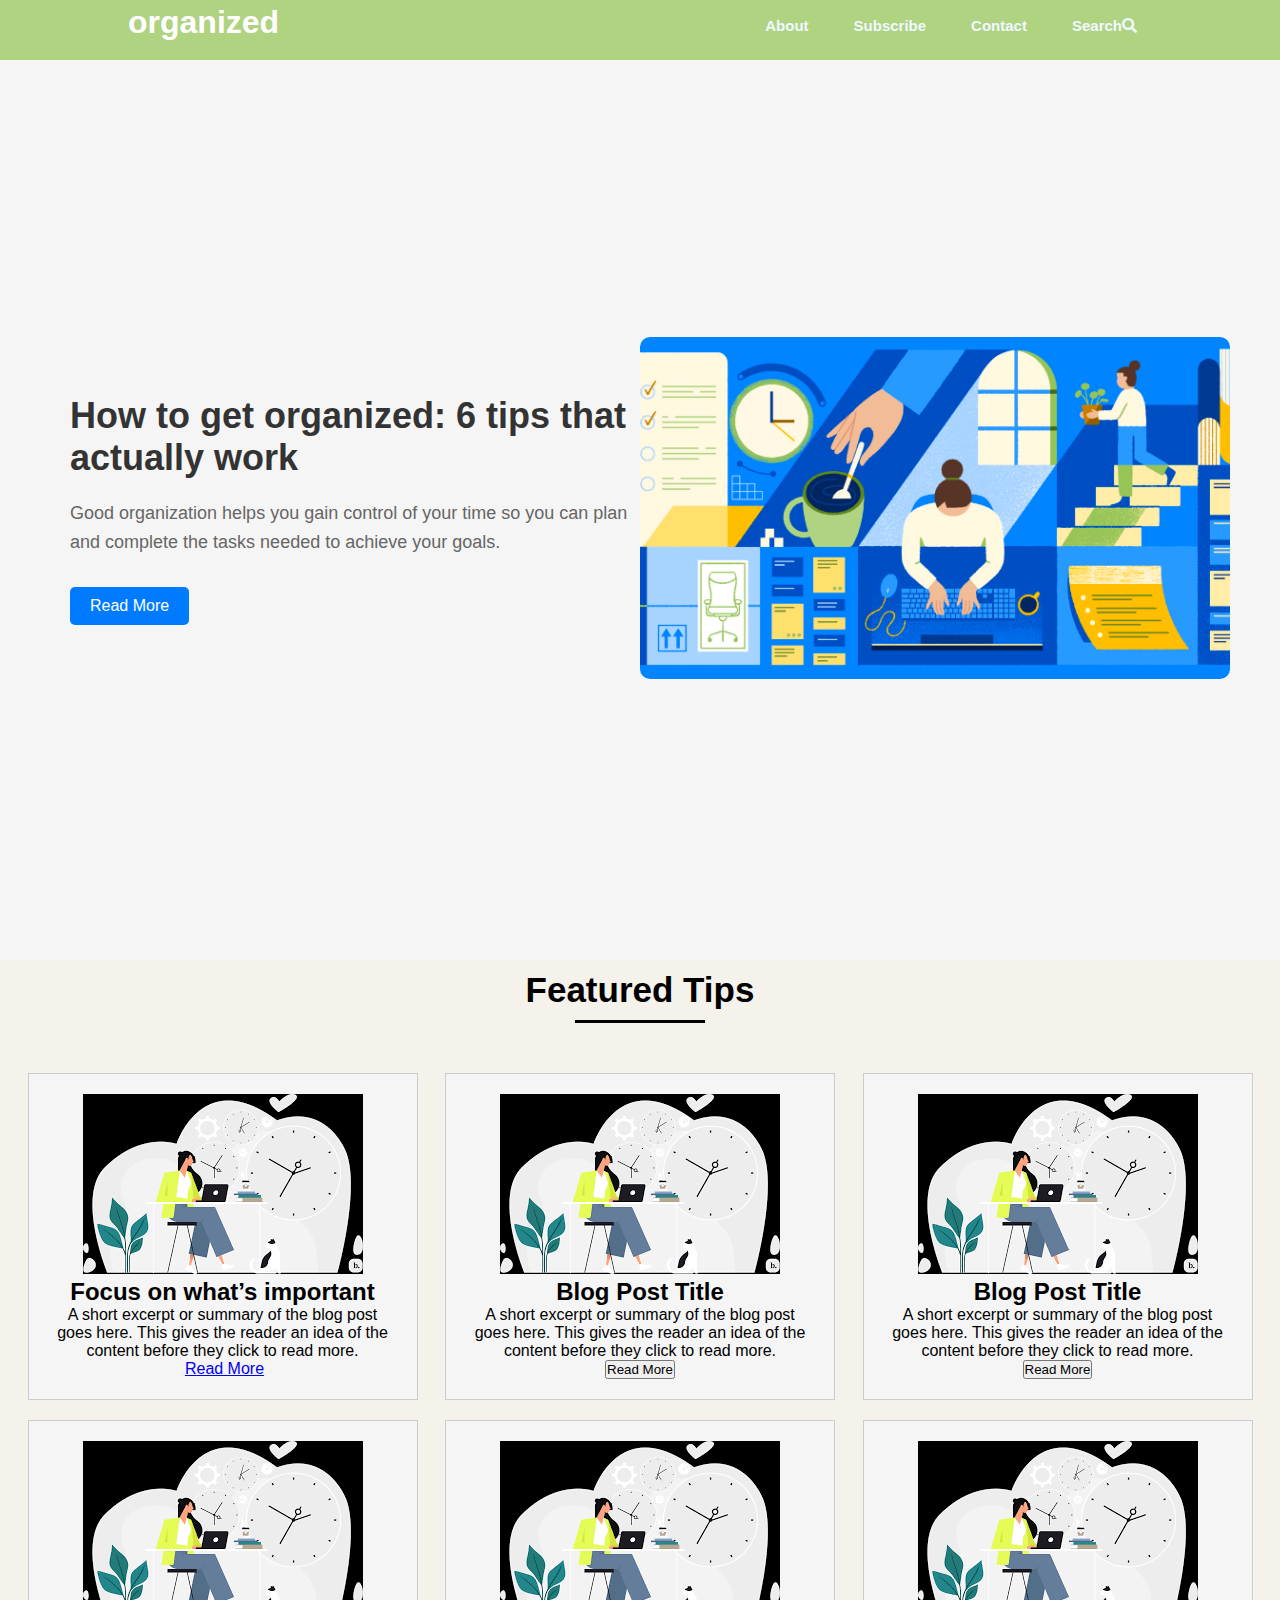
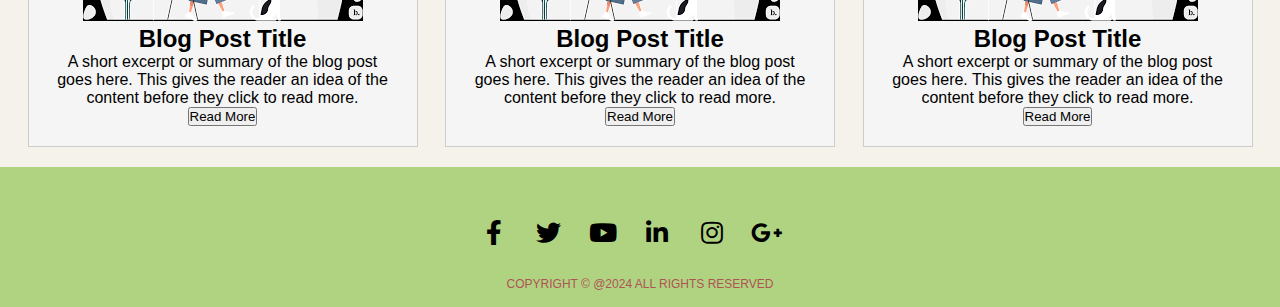
==== index.html @ 4c8706be "publish project" ====
<!DOCTYPE html>
<html lang="en">
  <head>
    <meta charset="UTF-8" />
    <meta name="viewport" content="width=device-width, initial-scale=1.0" />
    <title>Productivity-Blog-Website</title>
    <link
      rel="stylesheet" href="path/to/font-awesome/css/font-awesome.min.css"
    />
    <link rel="stylesheet" href="css/style.css" />
    <link rel="stylesheet" href="css/all.css" />
  </head>
  <body>
    <header>
      <div class="container">
        <div class="logo">
          <h1>organized</h1>
        </div>
        <!-- logo -->
        <nav class="header-nav">
          <ul>
            <li><a href="#">About</a></li>
            <li><a href="#">Subscribe</a></li>
            <li><a href="#">Contact</a></li>
            <li>
              <a href="#">Search<i class="fas fa-search"></i></a>
            </li>
          </ul>
        </nav>
      </div>
      <!-- container -->
    </header>
    <section class="home-page">
      <div class="hero-text">
        <h1>How to get organized: 6 tips that actually work</h1>
        <p>
          Good organization helps you gain control of your time so you can plan
          and complete the tasks needed to achieve your goals.
        </p>
        <a href="#" class="hero-button">Read More</a>
      </div>
      <div class="hero-image">
        <img
          src="assets/boost-your-productivity-at-.jpg"
          alt="Hero Image"
          width="700px"
          height="700px"
        />
      </div>
    </section>
    <!-- home-page -->

    <section class="posts-section">
      <div class="sec-header">
        <h2 class="sec-title">Featured Tips</h2>
        <div class="secline"></div>
    </div> <!--sec-header--> 
      <div class="blog-card-container">
        <div class="blog-card">
          <img src="assets/prodcutivity-section.png" alt="Blog Post Image" />
          <div class="card-content">
            <h2>Focus on what’s important</h2>
            <p>
              A short excerpt or summary of the blog  post goes here. This gives
              the reader an idea of the content before they click to read more.
            </p>
            <a href="blog-post.html"><button type="submit" class="read-more-btn"></button>Read More</a> 
          </div>
        </div>
        <div class="blog-card">
          <img src="assets/prodcutivity-section.png" alt="Blog Post Image" />
          <div class="card-content">
            <h2>Blog Post Title</h2>
            <p>
              A short excerpt or summary of the blog post goes here. This gives
              the reader an idea of the content before they click to read more.
            </p>
            <button class="read-more-btn">Read More</button>
          </div>
        </div>
        <div class="blog-card">
          <img src="assets/prodcutivity-section.png" alt="Blog Post Image" />
          <div class="card-content">
            <h2>Blog Post Title</h2>
            <p>
              A short excerpt or summary of the blog post goes here. This gives
              the reader an idea of the content before they click to read more.
            </p>
            <button class="read-more-btn">Read More</button>
          </div>
        </div>
        <div class="blog-card">
          <img src="assets/prodcutivity-section.png" alt="Blog Post Image" />
          <div class="card-content">
            <h2>Blog Post Title</h2>
            <p>
              A short excerpt or summary of the blog post goes here. This gives
              the reader an idea of the content before they click to read more.
            </p>
            <button class="read-more-btn">Read More</button>
          </div>
        </div>
        <div class="blog-card">
          <img src="assets/prodcutivity-section.png" alt="Blog Post Image" />
          <div class="card-content">
            <h2>Blog Post Title</h2>
            <p>
              A short excerpt or summary of the blog post goes here. This gives
              the reader an idea of the content before they click to read more.
            </p>
            <button class="read-more-btn">Read More</button>
          </div>
        </div>
        <div class="blog-card">
          <img src="assets/prodcutivity-section.png" alt="Blog Post Image" />
          <div class="card-content">
            <h2>Blog Post Title</h2>
            <p>
              A short excerpt or summary of the blog post goes here. This gives
              the reader an idea of the content before they click to read more.
            </p>
            <button class="read-more-btn">Read More</button>
          </div>
        </div>
      </div>
    </section>
    <!-- posts-section -->

    <footer>
      <ul class="foot-ul">
          <li><a href="#" t><i class="fab fa-facebook-f"></i></a></li>
          <li><a href="#"><i class="fab fa-twitter"></i></a></li>
          <li><a href="#"><i class="fab fa-youtube"></i></a></li>
          <li><a href="#"><i class="fab fa-linkedin-in"></i></a></li>
          <li><a href="#"><i class="fab fa-instagram"></i></a></li>
          <li><a href="#"><i class="fab fa-google-plus-g"></i></a></li>
      </ul><!-- foo-ul -->
      <p>COPYRIGHT &copy; @2024 ALL RIGHTS RESERVED</p>
   </footer><!-- footer -->
  </body>
</html>
---- css/style.css ----
/* *{
    margin: 0;
    padding: 0;
    box-sizing: border-box;
}
body{
    background-color: #f5f2eb;
    font-family: 'Helvetica', serif;
}
header{
    background-color: #8f8b8b;
    color: #fff;
 
}
.container{
    margin: auto;
    display: flex;
    justify-content:space-around;
    align-items: center;
}

.header-nav ul li{
    list-style: none;
}

.header-nav ul li a{
    text-decoration: none;
    color: aliceblue;
    position: relative;
    display: block;
    font-weight: bold;
    margin-left:auto; 
} */
* {
    margin: 0;
    padding: 0;
    box-sizing: border-box;
}

body {
    background-color: #f5f2eb;
    font-family: 'Helvetica', serif;
}

header {
    background-color: #B0D382;
    color: #fff;
    height: 60px;
}

.container {
    width: 80%;
    margin: auto;
    display: flex;
    justify-content: space-between; /* Push logo to left, nav to right */
    align-items: center;
}

.header-nav ul {
    display: flex; /* Make the list items display in a row */
    margin-top: 7px;
}

.header-nav ul li {
    list-style: none;
    margin-left: 15px; /* Add space between each link */
}

.header-nav ul li a {
    text-decoration: none;
    color: aliceblue;
    font-weight: bold;
    font-size: 15px;
    padding: 10px 15px; /* Add padding around links */
    display: block;
    transition: color 0.3s ease; /* Smooth hover transition */
}

.header-nav ul li a:hover {
    color: #ff6347; /* Change color on hover */
}
.blog-card-container {
    display: flex;
    flex-wrap: wrap;
    justify-content: space-evenly; /* Adjusts space between cards */
  }
  
  .blog-card {
    flex: 0 0 390px; /* Each blog card will take 30% of the container width */
    margin-bottom: 20px;
    padding: 20px;
    background-color: #f5f5f5;
    text-align: center;
    border: 1px solid #ccc;
    box-sizing: border-box;

  }

/* Home page section */
.sec-header{
    margin-bottom: 50px;
}
.sec-title {
    font-size: 35px;
  text-transform: capitalize;
  text-align:center;
  padding: 10px;
}
.secline {
    width: 130px;
    height: 3px;
    background-color: rgb(0, 0, 0);
    margin: auto;
}

.home-page {
    height:100vh;
  display: flex;
  align-items: center; /* Vertically centers the content */
  justify-content: space-evenly; /* Places the image and text apart */
  padding: 50px; /* Adds padding around the section */
  background-color: #f5f5f5; /* Light background for contrast */
  position: relative;
}

.hero-image img {
  max-width: 100%; /* Ensures the image does not overflow */
  height: 100%; /* Keeps the image's aspect ratio */
  border-radius: 10px; /* Optional: Adds rounded corners */
}

.hero-text {
  max-width: 50%; /* Limits the width of the text section */
  padding-left: 20px; /* Adds spacing between the image and text */
}

.hero-text h1 {
  font-size: 36px; /* Increases the size of the heading */
  color: #333; /* Darker color for better readability */
  margin-bottom: 20px; /* Adds space below the heading */
}

.hero-text p {
  font-size: 18px;
  line-height: 1.6;
  color: #666; /* Lighter text color */
  margin-bottom: 30px; /* Adds space below the paragraph */
}

.hero-button {
  display: inline-block;
  padding: 10px 20px;
  background-color: #007BFF; /* Button background */
  color: white; /* Button text color */
  text-decoration: none; /* Removes the underline */
  border-radius: 5px; /* Rounded corners for the button */
  font-size: 16px;
}

.hero-button:hover {
  background-color: #0056b3; /* Darkens the button on hover */
}

/* Responsive Design */
@media (max-width: 768px) {
  .home-page {
    flex-direction: column-reverse; /* Stacks the image and text on small screens */
    text-align: center; /* Centers the text */
  }

  .hero-text {
    max-width: 100%;
    padding-left: 0;
  }

  .hero-image {
    margin-bottom: 20px; /* Adds space below the image */
  }
}
footer{
    height:140px;
    text-align: center;
    padding: 40px;
    background-color: #B0D382;
}
.foot-ul {
    list-style: none;
    padding-right: 20px;
}
.foot-ul li{
    display: inline-block;
    width:50px;
    height: 50px;
    border-radius: 50%;
}
.foot-ul li a {
    display: block;
    line-height: 50px;
    padding-top: 5px;
    /* margin: 0 30px; */
}
.foot-ul li a i{
    color: black;
    font-size: 25px;
    
}
.foot-ul li:hover{
    background-color: brown;
}
footer p{
    padding-top: 20px;
    font-size: 12px;
    color: rgb(175, 84, 84);
}
---- css/all.css ----
.fa,
.fas,
.far,
.fal,
.fad,
.fab {
  -moz-osx-font-smoothing: grayscale;
  -webkit-font-smoothing: antialiased;
  display: inline-block;
  font-style: normal;
  font-variant: normal;
  text-rendering: auto;
  line-height: 1; }

.fa-lg {
  font-size: 1.33333em;
  line-height: 0.75em;
  vertical-align: -.0667em; }

.fa-xs {
  font-size: .75em; }

.fa-sm {
  font-size: .875em; }

.fa-1x {
  font-size: 1em; }

.fa-2x {
  font-size: 2em; }

.fa-3x {
  font-size: 3em; }

.fa-4x {
  font-size: 4em; }

.fa-5x {
  font-size: 5em; }

.fa-6x {
  font-size: 6em; }

.fa-7x {
  font-size: 7em; }

.fa-8x {
  font-size: 8em; }

.fa-9x {
  font-size: 9em; }

.fa-10x {
  font-size: 10em; }

.fa-fw {
  text-align: center;
  width: 1.25em; }

.fa-ul {
  list-style-type: none;
  margin-left: 2.5em;
  padding-left: 0; }
  .fa-ul > li {
    position: relative; }

.fa-li {
  left: -2em;
  position: absolute;
  text-align: center;
  width: 2em;
  line-height: inherit; }

.fa-border {
  border: solid 0.08em #eee;
  border-radius: .1em;
  padding: .2em .25em .15em; }

.fa-pull-left {
  float: left; }

.fa-pull-right {
  float: right; }

.fa.fa-pull-left,
.fas.fa-pull-left,
.far.fa-pull-left,
.fal.fa-pull-left,
.fab.fa-pull-left {
  margin-right: .3em; }

.fa.fa-pull-right,
.fas.fa-pull-right,
.far.fa-pull-right,
.fal.fa-pull-right,
.fab.fa-pull-right {
  margin-left: .3em; }

.fa-spin {
  -webkit-animation: fa-spin 2s infinite linear;
          animation: fa-spin 2s infinite linear; }

.fa-pulse {
  -webkit-animation: fa-spin 1s infinite steps(8);
          animation: fa-spin 1s infinite steps(8); }

@-webkit-keyframes fa-spin {
  0% {
    -webkit-transform: rotate(0deg);
            transform: rotate(0deg); }
  100% {
    -webkit-transform: rotate(360deg);
            transform: rotate(360deg); } }

@keyframes fa-spin {
  0% {
    -webkit-transform: rotate(0deg);
            transform: rotate(0deg); }
  100% {
    -webkit-transform: rotate(360deg);
            transform: rotate(360deg); } }

/* .fa-rotate-90 {
  -ms-filter: "progid:DXImageTransform.Microsoft.BasicImage(rotation=1)";
  -webkit-transform: rotate(90deg);
          transform: rotate(90deg); }

.fa-rotate-180 {
  -ms-filter: "progid:DXImageTransform.Microsoft.BasicImage(rotation=2)";
  -webkit-transform: rotate(180deg);
          transform: rotate(180deg); }

.fa-rotate-270 {
  -ms-filter: "progid:DXImageTransform.Microsoft.BasicImage(rotation=3)";
  -webkit-transform: rotate(270deg);
          transform: rotate(270deg); }

.fa-flip-horizontal {
  -ms-filter: "progid:DXImageTransform.Microsoft.BasicImage(rotation=0, mirror=1)";
  -webkit-transform: scale(-1, 1);
          transform: scale(-1, 1); }

.fa-flip-vertical {
  -ms-filter: "progid:DXImageTransform.Microsoft.BasicImage(rotation=2, mirror=1)";
  -webkit-transform: scale(1, -1);
          transform: scale(1, -1); }

.fa-flip-both, .fa-flip-horizontal.fa-flip-vertical {
  -ms-filter: "progid:DXImageTransform.Microsoft.BasicImage(rotation=2, mirror=1)";
  -webkit-transform: scale(-1, -1);
          transform: scale(-1, -1); } */

:root .fa-rotate-90,
:root .fa-rotate-180,
:root .fa-rotate-270,
:root .fa-flip-horizontal,
:root .fa-flip-vertical,
:root .fa-flip-both {
  -webkit-filter: none;
          filter: none; }

.fa-stack {
  display: inline-block;
  height: 2em;
  line-height: 2em;
  position: relative;
  vertical-align: middle;
  width: 2.5em; }

.fa-stack-1x,
.fa-stack-2x {
  left: 0;
  position: absolute;
  text-align: center;
  width: 100%; }

.fa-stack-1x {
  line-height: inherit; }

.fa-stack-2x {
  font-size: 2em; }

.fa-inverse {
  color: #fff; }

/* Font Awesome uses the Unicode Private Use Area (PUA) to ensure screen
readers do not read off random characters that represent icons */
.fa-500px:before {
  content: "\f26e"; }

.fa-accessible-icon:before {
  content: "\f368"; }

.fa-accusoft:before {
  content: "\f369"; }

.fa-acquisitions-incorporated:before {
  content: "\f6af"; }

.fa-ad:before {
  content: "\f641"; }

.fa-address-book:before {
  content: "\f2b9"; }

.fa-address-card:before {
  content: "\f2bb"; }

.fa-adjust:before {
  content: "\f042"; }

.fa-adn:before {
  content: "\f170"; }

.fa-adversal:before {
  content: "\f36a"; }

.fa-affiliatetheme:before {
  content: "\f36b"; }

.fa-air-freshener:before {
  content: "\f5d0"; }

.fa-airbnb:before {
  content: "\f834"; }

.fa-algolia:before {
  content: "\f36c"; }

.fa-align-center:before {
  content: "\f037"; }

.fa-align-justify:before {
  content: "\f039"; }

.fa-align-left:before {
  content: "\f036"; }

.fa-align-right:before {
  content: "\f038"; }

.fa-alipay:before {
  content: "\f642"; }

.fa-allergies:before {
  content: "\f461"; }

.fa-amazon:before {
  content: "\f270"; }

.fa-amazon-pay:before {
  content: "\f42c"; }

.fa-ambulance:before {
  content: "\f0f9"; }

.fa-american-sign-language-interpreting:before {
  content: "\f2a3"; }

.fa-amilia:before {
  content: "\f36d"; }

.fa-anchor:before {
  content: "\f13d"; }

.fa-android:before {
  content: "\f17b"; }

.fa-angellist:before {
  content: "\f209"; }

.fa-angle-double-down:before {
  content: "\f103"; }

.fa-angle-double-left:before {
  content: "\f100"; }

.fa-angle-double-right:before {
  content: "\f101"; }

.fa-angle-double-up:before {
  content: "\f102"; }

.fa-angle-down:before {
  content: "\f107"; }

.fa-angle-left:before {
  content: "\f104"; }

.fa-angle-right:before {
  content: "\f105"; }

.fa-angle-up:before {
  content: "\f106"; }

.fa-angry:before {
  content: "\f556"; }

.fa-angrycreative:before {
  content: "\f36e"; }

.fa-angular:before {
  content: "\f420"; }

.fa-ankh:before {
  content: "\f644"; }

.fa-app-store:before {
  content: "\f36f"; }

.fa-app-store-ios:before {
  content: "\f370"; }

.fa-apper:before {
  content: "\f371"; }

.fa-apple:before {
  content: "\f179"; }

.fa-apple-alt:before {
  content: "\f5d1"; }

.fa-apple-pay:before {
  content: "\f415"; }

.fa-archive:before {
  content: "\f187"; }

.fa-archway:before {
  content: "\f557"; }

.fa-arrow-alt-circle-down:before {
  content: "\f358"; }

.fa-arrow-alt-circle-left:before {
  content: "\f359"; }

.fa-arrow-alt-circle-right:before {
  content: "\f35a"; }

.fa-arrow-alt-circle-up:before {
  content: "\f35b"; }

.fa-arrow-circle-down:before {
  content: "\f0ab"; }

.fa-arrow-circle-left:before {
  content: "\f0a8"; }

.fa-arrow-circle-right:before {
  content: "\f0a9"; }

.fa-arrow-circle-up:before {
  content: "\f0aa"; }

.fa-arrow-down:before {
  content: "\f063"; }

.fa-arrow-left:before {
  content: "\f060"; }

.fa-arrow-right:before {
  content: "\f061"; }

.fa-arrow-up:before {
  content: "\f062"; }

.fa-arrows-alt:before {
  content: "\f0b2"; }

.fa-arrows-alt-h:before {
  content: "\f337"; }

.fa-arrows-alt-v:before {
  content: "\f338"; }

.fa-artstation:before {
  content: "\f77a"; }

.fa-assistive-listening-systems:before {
  content: "\f2a2"; }

.fa-asterisk:before {
  content: "\f069"; }

.fa-asymmetrik:before {
  content: "\f372"; }

.fa-at:before {
  content: "\f1fa"; }

.fa-atlas:before {
  content: "\f558"; }

.fa-atlassian:before {
  content: "\f77b"; }

.fa-atom:before {
  content: "\f5d2"; }

.fa-audible:before {
  content: "\f373"; }

.fa-audio-description:before {
  content: "\f29e"; }

.fa-autoprefixer:before {
  content: "\f41c"; }

.fa-avianex:before {
  content: "\f374"; }

.fa-aviato:before {
  content: "\f421"; }

.fa-award:before {
  content: "\f559"; }

.fa-aws:before {
  content: "\f375"; }

.fa-baby:before {
  content: "\f77c"; }

.fa-baby-carriage:before {
  content: "\f77d"; }

.fa-backspace:before {
  content: "\f55a"; }

.fa-backward:before {
  content: "\f04a"; }

.fa-bacon:before {
  content: "\f7e5"; }

.fa-bacteria:before {
  content: "\e059"; }

.fa-bacterium:before {
  content: "\e05a"; }

.fa-bahai:before {
  content: "\f666"; }

.fa-balance-scale:before {
  content: "\f24e"; }

.fa-balance-scale-left:before {
  content: "\f515"; }

.fa-balance-scale-right:before {
  content: "\f516"; }

.fa-ban:before {
  content: "\f05e"; }

.fa-band-aid:before {
  content: "\f462"; }

.fa-bandcamp:before {
  content: "\f2d5"; }

.fa-barcode:before {
  content: "\f02a"; }

.fa-bars:before {
  content: "\f0c9"; }

.fa-baseball-ball:before {
  content: "\f433"; }

.fa-basketball-ball:before {
  content: "\f434"; }

.fa-bath:before {
  content: "\f2cd"; }

.fa-battery-empty:before {
  content: "\f244"; }

.fa-battery-full:before {
  content: "\f240"; }

.fa-battery-half:before {
  content: "\f242"; }

.fa-battery-quarter:before {
  content: "\f243"; }

.fa-battery-three-quarters:before {
  content: "\f241"; }

.fa-battle-net:before {
  content: "\f835"; }

.fa-bed:before {
  content: "\f236"; }

.fa-beer:before {
  content: "\f0fc"; }

.fa-behance:before {
  content: "\f1b4"; }

.fa-behance-square:before {
  content: "\f1b5"; }

.fa-bell:before {
  content: "\f0f3"; }

.fa-bell-slash:before {
  content: "\f1f6"; }

.fa-bezier-curve:before {
  content: "\f55b"; }

.fa-bible:before {
  content: "\f647"; }

.fa-bicycle:before {
  content: "\f206"; }

.fa-biking:before {
  content: "\f84a"; }

.fa-bimobject:before {
  content: "\f378"; }

.fa-binoculars:before {
  content: "\f1e5"; }

.fa-biohazard:before {
  content: "\f780"; }

.fa-birthday-cake:before {
  content: "\f1fd"; }

.fa-bitbucket:before {
  content: "\f171"; }

.fa-bitcoin:before {
  content: "\f379"; }

.fa-bity:before {
  content: "\f37a"; }

.fa-black-tie:before {
  content: "\f27e"; }

.fa-blackberry:before {
  content: "\f37b"; }

.fa-blender:before {
  content: "\f517"; }

.fa-blender-phone:before {
  content: "\f6b6"; }

.fa-blind:before {
  content: "\f29d"; }

.fa-blog:before {
  content: "\f781"; }

.fa-blogger:before {
  content: "\f37c"; }

.fa-blogger-b:before {
  content: "\f37d"; }

.fa-bluetooth:before {
  content: "\f293"; }

.fa-bluetooth-b:before {
  content: "\f294"; }

.fa-bold:before {
  content: "\f032"; }

.fa-bolt:before {
  content: "\f0e7"; }

.fa-bomb:before {
  content: "\f1e2"; }

.fa-bone:before {
  content: "\f5d7"; }

.fa-bong:before {
  content: "\f55c"; }

.fa-book:before {
  content: "\f02d"; }

.fa-book-dead:before {
  content: "\f6b7"; }

.fa-book-medical:before {
  content: "\f7e6"; }

.fa-book-open:before {
  content: "\f518"; }

.fa-book-reader:before {
  content: "\f5da"; }

.fa-bookmark:before {
  content: "\f02e"; }

.fa-bootstrap:before {
  content: "\f836"; }

.fa-border-all:before {
  content: "\f84c"; }

.fa-border-none:before {
  content: "\f850"; }

.fa-border-style:before {
  content: "\f853"; }

.fa-bowling-ball:before {
  content: "\f436"; }

.fa-box:before {
  content: "\f466"; }

.fa-box-open:before {
  content: "\f49e"; }

.fa-box-tissue:before {
  content: "\e05b"; }

.fa-boxes:before {
  content: "\f468"; }

.fa-braille:before {
  content: "\f2a1"; }

.fa-brain:before {
  content: "\f5dc"; }

.fa-bread-slice:before {
  content: "\f7ec"; }

.fa-briefcase:before {
  content: "\f0b1"; }

.fa-briefcase-medical:before {
  content: "\f469"; }

.fa-broadcast-tower:before {
  content: "\f519"; }

.fa-broom:before {
  content: "\f51a"; }

.fa-brush:before {
  content: "\f55d"; }

.fa-btc:before {
  content: "\f15a"; }

.fa-buffer:before {
  content: "\f837"; }

.fa-bug:before {
  content: "\f188"; }

.fa-building:before {
  content: "\f1ad"; }

.fa-bullhorn:before {
  content: "\f0a1"; }

.fa-bullseye:before {
  content: "\f140"; }

.fa-burn:before {
  content: "\f46a"; }

.fa-buromobelexperte:before {
  content: "\f37f"; }

.fa-bus:before {
  content: "\f207"; }

.fa-bus-alt:before {
  content: "\f55e"; }

.fa-business-time:before {
  content: "\f64a"; }

.fa-buy-n-large:before {
  content: "\f8a6"; }

.fa-buysellads:before {
  content: "\f20d"; }

.fa-calculator:before {
  content: "\f1ec"; }

.fa-calendar:before {
  content: "\f133"; }

.fa-calendar-alt:before {
  content: "\f073"; }

.fa-calendar-check:before {
  content: "\f274"; }

.fa-calendar-day:before {
  content: "\f783"; }

.fa-calendar-minus:before {
  content: "\f272"; }

.fa-calendar-plus:before {
  content: "\f271"; }

.fa-calendar-times:before {
  content: "\f273"; }

.fa-calendar-week:before {
  content: "\f784"; }

.fa-camera:before {
  content: "\f030"; }

.fa-camera-retro:before {
  content: "\f083"; }

.fa-campground:before {
  content: "\f6bb"; }

.fa-canadian-maple-leaf:before {
  content: "\f785"; }

.fa-candy-cane:before {
  content: "\f786"; }

.fa-cannabis:before {
  content: "\f55f"; }

.fa-capsules:before {
  content: "\f46b"; }

.fa-car:before {
  content: "\f1b9"; }

.fa-car-alt:before {
  content: "\f5de"; }

.fa-car-battery:before {
  content: "\f5df"; }

.fa-car-crash:before {
  content: "\f5e1"; }

.fa-car-side:before {
  content: "\f5e4"; }

.fa-caravan:before {
  content: "\f8ff"; }

.fa-caret-down:before {
  content: "\f0d7"; }

.fa-caret-left:before {
  content: "\f0d9"; }

.fa-caret-right:before {
  content: "\f0da"; }

.fa-caret-square-down:before {
  content: "\f150"; }

.fa-caret-square-left:before {
  content: "\f191"; }

.fa-caret-square-right:before {
  content: "\f152"; }

.fa-caret-square-up:before {
  content: "\f151"; }

.fa-caret-up:before {
  content: "\f0d8"; }

.fa-carrot:before {
  content: "\f787"; }

.fa-cart-arrow-down:before {
  content: "\f218"; }

.fa-cart-plus:before {
  content: "\f217"; }

.fa-cash-register:before {
  content: "\f788"; }

.fa-cat:before {
  content: "\f6be"; }

.fa-cc-amazon-pay:before {
  content: "\f42d"; }

.fa-cc-amex:before {
  content: "\f1f3"; }

.fa-cc-apple-pay:before {
  content: "\f416"; }

.fa-cc-diners-club:before {
  content: "\f24c"; }

.fa-cc-discover:before {
  content: "\f1f2"; }

.fa-cc-jcb:before {
  content: "\f24b"; }

.fa-cc-mastercard:before {
  content: "\f1f1"; }

.fa-cc-paypal:before {
  content: "\f1f4"; }

.fa-cc-stripe:before {
  content: "\f1f5"; }

.fa-cc-visa:before {
  content: "\f1f0"; }

.fa-centercode:before {
  content: "\f380"; }

.fa-centos:before {
  content: "\f789"; }

.fa-certificate:before {
  content: "\f0a3"; }

.fa-chair:before {
  content: "\f6c0"; }

.fa-chalkboard:before {
  content: "\f51b"; }

.fa-chalkboard-teacher:before {
  content: "\f51c"; }

.fa-charging-station:before {
  content: "\f5e7"; }

.fa-chart-area:before {
  content: "\f1fe"; }

.fa-chart-bar:before {
  content: "\f080"; }

.fa-chart-line:before {
  content: "\f201"; }

.fa-chart-pie:before {
  content: "\f200"; }

.fa-check:before {
  content: "\f00c"; }

.fa-check-circle:before {
  content: "\f058"; }

.fa-check-double:before {
  content: "\f560"; }

.fa-check-square:before {
  content: "\f14a"; }

.fa-cheese:before {
  content: "\f7ef"; }

.fa-chess:before {
  content: "\f439"; }

.fa-chess-bishop:before {
  content: "\f43a"; }

.fa-chess-board:before {
  content: "\f43c"; }

.fa-chess-king:before {
  content: "\f43f"; }

.fa-chess-knight:before {
  content: "\f441"; }

.fa-chess-pawn:before {
  content: "\f443"; }

.fa-chess-queen:before {
  content: "\f445"; }

.fa-chess-rook:before {
  content: "\f447"; }

.fa-chevron-circle-down:before {
  content: "\f13a"; }

.fa-chevron-circle-left:before {
  content: "\f137"; }

.fa-chevron-circle-right:before {
  content: "\f138"; }

.fa-chevron-circle-up:before {
  content: "\f139"; }

.fa-chevron-down:before {
  content: "\f078"; }

.fa-chevron-left:before {
  content: "\f053"; }

.fa-chevron-right:before {
  content: "\f054"; }

.fa-chevron-up:before {
  content: "\f077"; }

.fa-child:before {
  content: "\f1ae"; }

.fa-chrome:before {
  content: "\f268"; }

.fa-chromecast:before {
  content: "\f838"; }

.fa-church:before {
  content: "\f51d"; }

.fa-circle:before {
  content: "\f111"; }

.fa-circle-notch:before {
  content: "\f1ce"; }

.fa-city:before {
  content: "\f64f"; }

.fa-clinic-medical:before {
  content: "\f7f2"; }

.fa-clipboard:before {
  content: "\f328"; }

.fa-clipboard-check:before {
  content: "\f46c"; }

.fa-clipboard-list:before {
  content: "\f46d"; }

.fa-clock:before {
  content: "\f017"; }

.fa-clone:before {
  content: "\f24d"; }

.fa-closed-captioning:before {
  content: "\f20a"; }

.fa-cloud:before {
  content: "\f0c2"; }

.fa-cloud-download-alt:before {
  content: "\f381"; }

.fa-cloud-meatball:before {
  content: "\f73b"; }

.fa-cloud-moon:before {
  content: "\f6c3"; }

.fa-cloud-moon-rain:before {
  content: "\f73c"; }

.fa-cloud-rain:before {
  content: "\f73d"; }

.fa-cloud-showers-heavy:before {
  content: "\f740"; }

.fa-cloud-sun:before {
  content: "\f6c4"; }

.fa-cloud-sun-rain:before {
  content: "\f743"; }

.fa-cloud-upload-alt:before {
  content: "\f382"; }

.fa-cloudflare:before {
  content: "\e07d"; }

.fa-cloudscale:before {
  content: "\f383"; }

.fa-cloudsmith:before {
  content: "\f384"; }

.fa-cloudversify:before {
  content: "\f385"; }

.fa-cocktail:before {
  content: "\f561"; }

.fa-code:before {
  content: "\f121"; }

.fa-code-branch:before {
  content: "\f126"; }

.fa-codepen:before {
  content: "\f1cb"; }

.fa-codiepie:before {
  content: "\f284"; }

.fa-coffee:before {
  content: "\f0f4"; }

.fa-cog:before {
  content: "\f013"; }

.fa-cogs:before {
  content: "\f085"; }

.fa-coins:before {
  content: "\f51e"; }

.fa-columns:before {
  content: "\f0db"; }

.fa-comment:before {
  content: "\f075"; }

.fa-comment-alt:before {
  content: "\f27a"; }

.fa-comment-dollar:before {
  content: "\f651"; }

.fa-comment-dots:before {
  content: "\f4ad"; }

.fa-comment-medical:before {
  content: "\f7f5"; }

.fa-comment-slash:before {
  content: "\f4b3"; }

.fa-comments:before {
  content: "\f086"; }

.fa-comments-dollar:before {
  content: "\f653"; }

.fa-compact-disc:before {
  content: "\f51f"; }

.fa-compass:before {
  content: "\f14e"; }

.fa-compress:before {
  content: "\f066"; }

.fa-compress-alt:before {
  content: "\f422"; }

.fa-compress-arrows-alt:before {
  content: "\f78c"; }

.fa-concierge-bell:before {
  content: "\f562"; }

.fa-confluence:before {
  content: "\f78d"; }

.fa-connectdevelop:before {
  content: "\f20e"; }

.fa-contao:before {
  content: "\f26d"; }

.fa-cookie:before {
  content: "\f563"; }

.fa-cookie-bite:before {
  content: "\f564"; }

.fa-copy:before {
  content: "\f0c5"; }

.fa-copyright:before {
  content: "\f1f9"; }

.fa-cotton-bureau:before {
  content: "\f89e"; }

.fa-couch:before {
  content: "\f4b8"; }

.fa-cpanel:before {
  content: "\f388"; }

.fa-creative-commons:before {
  content: "\f25e"; }

.fa-creative-commons-by:before {
  content: "\f4e7"; }

.fa-creative-commons-nc:before {
  content: "\f4e8"; }

.fa-creative-commons-nc-eu:before {
  content: "\f4e9"; }

.fa-creative-commons-nc-jp:before {
  content: "\f4ea"; }

.fa-creative-commons-nd:before {
  content: "\f4eb"; }

.fa-creative-commons-pd:before {
  content: "\f4ec"; }

.fa-creative-commons-pd-alt:before {
  content: "\f4ed"; }

.fa-creative-commons-remix:before {
  content: "\f4ee"; }

.fa-creative-commons-sa:before {
  content: "\f4ef"; }

.fa-creative-commons-sampling:before {
  content: "\f4f0"; }

.fa-creative-commons-sampling-plus:before {
  content: "\f4f1"; }

.fa-creative-commons-share:before {
  content: "\f4f2"; }

.fa-creative-commons-zero:before {
  content: "\f4f3"; }

.fa-credit-card:before {
  content: "\f09d"; }

.fa-critical-role:before {
  content: "\f6c9"; }

.fa-crop:before {
  content: "\f125"; }

.fa-crop-alt:before {
  content: "\f565"; }

.fa-cross:before {
  content: "\f654"; }

.fa-crosshairs:before {
  content: "\f05b"; }

.fa-crow:before {
  content: "\f520"; }

.fa-crown:before {
  content: "\f521"; }

.fa-crutch:before {
  content: "\f7f7"; }

.fa-css3:before {
  content: "\f13c"; }

.fa-css3-alt:before {
  content: "\f38b"; }

.fa-cube:before {
  content: "\f1b2"; }

.fa-cubes:before {
  content: "\f1b3"; }

.fa-cut:before {
  content: "\f0c4"; }

.fa-cuttlefish:before {
  content: "\f38c"; }

.fa-d-and-d:before {
  content: "\f38d"; }

.fa-d-and-d-beyond:before {
  content: "\f6ca"; }

.fa-dailymotion:before {
  content: "\e052"; }

.fa-dashcube:before {
  content: "\f210"; }

.fa-database:before {
  content: "\f1c0"; }

.fa-deaf:before {
  content: "\f2a4"; }

.fa-deezer:before {
  content: "\e077"; }

.fa-delicious:before {
  content: "\f1a5"; }

.fa-democrat:before {
  content: "\f747"; }

.fa-deploydog:before {
  content: "\f38e"; }

.fa-deskpro:before {
  content: "\f38f"; }

.fa-desktop:before {
  content: "\f108"; }

.fa-dev:before {
  content: "\f6cc"; }

.fa-deviantart:before {
  content: "\f1bd"; }

.fa-dharmachakra:before {
  content: "\f655"; }

.fa-dhl:before {
  content: "\f790"; }

.fa-diagnoses:before {
  content: "\f470"; }

.fa-diaspora:before {
  content: "\f791"; }

.fa-dice:before {
  content: "\f522"; }

.fa-dice-d20:before {
  content: "\f6cf"; }

.fa-dice-d6:before {
  content: "\f6d1"; }

.fa-dice-five:before {
  content: "\f523"; }

.fa-dice-four:before {
  content: "\f524"; }

.fa-dice-one:before {
  content: "\f525"; }

.fa-dice-six:before {
  content: "\f526"; }

.fa-dice-three:before {
  content: "\f527"; }

.fa-dice-two:before {
  content: "\f528"; }

.fa-digg:before {
  content: "\f1a6"; }

.fa-digital-ocean:before {
  content: "\f391"; }

.fa-digital-tachograph:before {
  content: "\f566"; }

.fa-directions:before {
  content: "\f5eb"; }

.fa-discord:before {
  content: "\f392"; }

.fa-discourse:before {
  content: "\f393"; }

.fa-disease:before {
  content: "\f7fa"; }

.fa-divide:before {
  content: "\f529"; }

.fa-dizzy:before {
  content: "\f567"; }

.fa-dna:before {
  content: "\f471"; }

.fa-dochub:before {
  content: "\f394"; }

.fa-docker:before {
  content: "\f395"; }

.fa-dog:before {
  content: "\f6d3"; }

.fa-dollar-sign:before {
  content: "\f155"; }

.fa-dolly:before {
  content: "\f472"; }

.fa-dolly-flatbed:before {
  content: "\f474"; }

.fa-donate:before {
  content: "\f4b9"; }

.fa-door-closed:before {
  content: "\f52a"; }

.fa-door-open:before {
  content: "\f52b"; }

.fa-dot-circle:before {
  content: "\f192"; }

.fa-dove:before {
  content: "\f4ba"; }

.fa-download:before {
  content: "\f019"; }

.fa-draft2digital:before {
  content: "\f396"; }

.fa-drafting-compass:before {
  content: "\f568"; }

.fa-dragon:before {
  content: "\f6d5"; }

.fa-draw-polygon:before {
  content: "\f5ee"; }

.fa-dribbble:before {
  content: "\f17d"; }

.fa-dribbble-square:before {
  content: "\f397"; }

.fa-dropbox:before {
  content: "\f16b"; }

.fa-drum:before {
  content: "\f569"; }

.fa-drum-steelpan:before {
  content: "\f56a"; }

.fa-drumstick-bite:before {
  content: "\f6d7"; }

.fa-drupal:before {
  content: "\f1a9"; }

.fa-dumbbell:before {
  content: "\f44b"; }

.fa-dumpster:before {
  content: "\f793"; }

.fa-dumpster-fire:before {
  content: "\f794"; }

.fa-dungeon:before {
  content: "\f6d9"; }

.fa-dyalog:before {
  content: "\f399"; }

.fa-earlybirds:before {
  content: "\f39a"; }

.fa-ebay:before {
  content: "\f4f4"; }

.fa-edge:before {
  content: "\f282"; }

.fa-edge-legacy:before {
  content: "\e078"; }

.fa-edit:before {
  content: "\f044"; }

.fa-egg:before {
  content: "\f7fb"; }

.fa-eject:before {
  content: "\f052"; }

.fa-elementor:before {
  content: "\f430"; }

.fa-ellipsis-h:before {
  content: "\f141"; }

.fa-ellipsis-v:before {
  content: "\f142"; }

.fa-ello:before {
  content: "\f5f1"; }

.fa-ember:before {
  content: "\f423"; }

.fa-empire:before {
  content: "\f1d1"; }

.fa-envelope:before {
  content: "\f0e0"; }

.fa-envelope-open:before {
  content: "\f2b6"; }

.fa-envelope-open-text:before {
  content: "\f658"; }

.fa-envelope-square:before {
  content: "\f199"; }

.fa-envira:before {
  content: "\f299"; }

.fa-equals:before {
  content: "\f52c"; }

.fa-eraser:before {
  content: "\f12d"; }

.fa-erlang:before {
  content: "\f39d"; }

.fa-ethereum:before {
  content: "\f42e"; }

.fa-ethernet:before {
  content: "\f796"; }

.fa-etsy:before {
  content: "\f2d7"; }

.fa-euro-sign:before {
  content: "\f153"; }

.fa-evernote:before {
  content: "\f839"; }

.fa-exchange-alt:before {
  content: "\f362"; }

.fa-exclamation:before {
  content: "\f12a"; }

.fa-exclamation-circle:before {
  content: "\f06a"; }

.fa-exclamation-triangle:before {
  content: "\f071"; }

.fa-expand:before {
  content: "\f065"; }

.fa-expand-alt:before {
  content: "\f424"; }

.fa-expand-arrows-alt:before {
  content: "\f31e"; }

.fa-expeditedssl:before {
  content: "\f23e"; }

.fa-external-link-alt:before {
  content: "\f35d"; }

.fa-external-link-square-alt:before {
  content: "\f360"; }

.fa-eye:before {
  content: "\f06e"; }

.fa-eye-dropper:before {
  content: "\f1fb"; }

.fa-eye-slash:before {
  content: "\f070"; }

.fa-facebook:before {
  content: "\f09a"; }

.fa-facebook-f:before {
  content: "\f39e"; }

.fa-facebook-messenger:before {
  content: "\f39f"; }

.fa-facebook-square:before {
  content: "\f082"; }

.fa-fan:before {
  content: "\f863"; }

.fa-fantasy-flight-games:before {
  content: "\f6dc"; }

.fa-fast-backward:before {
  content: "\f049"; }

.fa-fast-forward:before {
  content: "\f050"; }

.fa-faucet:before {
  content: "\e005"; }

.fa-fax:before {
  content: "\f1ac"; }

.fa-feather:before {
  content: "\f52d"; }

.fa-feather-alt:before {
  content: "\f56b"; }

.fa-fedex:before {
  content: "\f797"; }

.fa-fedora:before {
  content: "\f798"; }

.fa-female:before {
  content: "\f182"; }

.fa-fighter-jet:before {
  content: "\f0fb"; }

.fa-figma:before {
  content: "\f799"; }

.fa-file:before {
  content: "\f15b"; }

.fa-file-alt:before {
  content: "\f15c"; }

.fa-file-archive:before {
  content: "\f1c6"; }

.fa-file-audio:before {
  content: "\f1c7"; }

.fa-file-code:before {
  content: "\f1c9"; }

.fa-file-contract:before {
  content: "\f56c"; }

.fa-file-csv:before {
  content: "\f6dd"; }

.fa-file-download:before {
  content: "\f56d"; }

.fa-file-excel:before {
  content: "\f1c3"; }

.fa-file-export:before {
  content: "\f56e"; }

.fa-file-image:before {
  content: "\f1c5"; }

.fa-file-import:before {
  content: "\f56f"; }

.fa-file-invoice:before {
  content: "\f570"; }

.fa-file-invoice-dollar:before {
  content: "\f571"; }

.fa-file-medical:before {
  content: "\f477"; }

.fa-file-medical-alt:before {
  content: "\f478"; }

.fa-file-pdf:before {
  content: "\f1c1"; }

.fa-file-powerpoint:before {
  content: "\f1c4"; }

.fa-file-prescription:before {
  content: "\f572"; }

.fa-file-signature:before {
  content: "\f573"; }

.fa-file-upload:before {
  content: "\f574"; }

.fa-file-video:before {
  content: "\f1c8"; }

.fa-file-word:before {
  content: "\f1c2"; }

.fa-fill:before {
  content: "\f575"; }

.fa-fill-drip:before {
  content: "\f576"; }

.fa-film:before {
  content: "\f008"; }

.fa-filter:before {
  content: "\f0b0"; }

.fa-fingerprint:before {
  content: "\f577"; }

.fa-fire:before {
  content: "\f06d"; }

.fa-fire-alt:before {
  content: "\f7e4"; }

.fa-fire-extinguisher:before {
  content: "\f134"; }

.fa-firefox:before {
  content: "\f269"; }

.fa-firefox-browser:before {
  content: "\e007"; }

.fa-first-aid:before {
  content: "\f479"; }

.fa-first-order:before {
  content: "\f2b0"; }

.fa-first-order-alt:before {
  content: "\f50a"; }

.fa-firstdraft:before {
  content: "\f3a1"; }

.fa-fish:before {
  content: "\f578"; }

.fa-fist-raised:before {
  content: "\f6de"; }

.fa-flag:before {
  content: "\f024"; }

.fa-flag-checkered:before {
  content: "\f11e"; }

.fa-flag-usa:before {
  content: "\f74d"; }

.fa-flask:before {
  content: "\f0c3"; }

.fa-flickr:before {
  content: "\f16e"; }

.fa-flipboard:before {
  content: "\f44d"; }

.fa-flushed:before {
  content: "\f579"; }

.fa-fly:before {
  content: "\f417"; }

.fa-folder:before {
  content: "\f07b"; }

.fa-folder-minus:before {
  content: "\f65d"; }

.fa-folder-open:before {
  content: "\f07c"; }

.fa-folder-plus:before {
  content: "\f65e"; }

.fa-font:before {
  content: "\f031"; }

.fa-font-awesome:before {
  content: "\f2b4"; }

.fa-font-awesome-alt:before {
  content: "\f35c"; }

.fa-font-awesome-flag:before {
  content: "\f425"; }

.fa-font-awesome-logo-full:before {
  content: "\f4e6"; }

.fa-fonticons:before {
  content: "\f280"; }

.fa-fonticons-fi:before {
  content: "\f3a2"; }

.fa-football-ball:before {
  content: "\f44e"; }

.fa-fort-awesome:before {
  content: "\f286"; }

.fa-fort-awesome-alt:before {
  content: "\f3a3"; }

.fa-forumbee:before {
  content: "\f211"; }

.fa-forward:before {
  content: "\f04e"; }

.fa-foursquare:before {
  content: "\f180"; }

.fa-free-code-camp:before {
  content: "\f2c5"; }

.fa-freebsd:before {
  content: "\f3a4"; }

.fa-frog:before {
  content: "\f52e"; }

.fa-frown:before {
  content: "\f119"; }

.fa-frown-open:before {
  content: "\f57a"; }

.fa-fulcrum:before {
  content: "\f50b"; }

.fa-funnel-dollar:before {
  content: "\f662"; }

.fa-futbol:before {
  content: "\f1e3"; }

.fa-galactic-republic:before {
  content: "\f50c"; }

.fa-galactic-senate:before {
  content: "\f50d"; }

.fa-gamepad:before {
  content: "\f11b"; }

.fa-gas-pump:before {
  content: "\f52f"; }

.fa-gavel:before {
  content: "\f0e3"; }

.fa-gem:before {
  content: "\f3a5"; }

.fa-genderless:before {
  content: "\f22d"; }

.fa-get-pocket:before {
  content: "\f265"; }

.fa-gg:before {
  content: "\f260"; }

.fa-gg-circle:before {
  content: "\f261"; }

.fa-ghost:before {
  content: "\f6e2"; }

.fa-gift:before {
  content: "\f06b"; }

.fa-gifts:before {
  content: "\f79c"; }

.fa-git:before {
  content: "\f1d3"; }

.fa-git-alt:before {
  content: "\f841"; }

.fa-git-square:before {
  content: "\f1d2"; }

.fa-github:before {
  content: "\f09b"; }

.fa-github-alt:before {
  content: "\f113"; }

.fa-github-square:before {
  content: "\f092"; }

.fa-gitkraken:before {
  content: "\f3a6"; }

.fa-gitlab:before {
  content: "\f296"; }

.fa-gitter:before {
  content: "\f426"; }

.fa-glass-cheers:before {
  content: "\f79f"; }

.fa-glass-martini:before {
  content: "\f000"; }

.fa-glass-martini-alt:before {
  content: "\f57b"; }

.fa-glass-whiskey:before {
  content: "\f7a0"; }

.fa-glasses:before {
  content: "\f530"; }

.fa-glide:before {
  content: "\f2a5"; }

.fa-glide-g:before {
  content: "\f2a6"; }

.fa-globe:before {
  content: "\f0ac"; }

.fa-globe-africa:before {
  content: "\f57c"; }

.fa-globe-americas:before {
  content: "\f57d"; }

.fa-globe-asia:before {
  content: "\f57e"; }

.fa-globe-europe:before {
  content: "\f7a2"; }

.fa-gofore:before {
  content: "\f3a7"; }

.fa-golf-ball:before {
  content: "\f450"; }

.fa-goodreads:before {
  content: "\f3a8"; }

.fa-goodreads-g:before {
  content: "\f3a9"; }

.fa-google:before {
  content: "\f1a0"; }

.fa-google-drive:before {
  content: "\f3aa"; }

.fa-google-pay:before {
  content: "\e079"; }

.fa-google-play:before {
  content: "\f3ab"; }

.fa-google-plus:before {
  content: "\f2b3"; }

.fa-google-plus-g:before {
  content: "\f0d5"; }

.fa-google-plus-square:before {
  content: "\f0d4"; }

.fa-google-wallet:before {
  content: "\f1ee"; }

.fa-gopuram:before {
  content: "\f664"; }

.fa-graduation-cap:before {
  content: "\f19d"; }

.fa-gratipay:before {
  content: "\f184"; }

.fa-grav:before {
  content: "\f2d6"; }

.fa-greater-than:before {
  content: "\f531"; }

.fa-greater-than-equal:before {
  content: "\f532"; }

.fa-grimace:before {
  content: "\f57f"; }

.fa-grin:before {
  content: "\f580"; }

.fa-grin-alt:before {
  content: "\f581"; }

.fa-grin-beam:before {
  content: "\f582"; }

.fa-grin-beam-sweat:before {
  content: "\f583"; }

.fa-grin-hearts:before {
  content: "\f584"; }

.fa-grin-squint:before {
  content: "\f585"; }

.fa-grin-squint-tears:before {
  content: "\f586"; }

.fa-grin-stars:before {
  content: "\f587"; }

.fa-grin-tears:before {
  content: "\f588"; }

.fa-grin-tongue:before {
  content: "\f589"; }

.fa-grin-tongue-squint:before {
  content: "\f58a"; }

.fa-grin-tongue-wink:before {
  content: "\f58b"; }

.fa-grin-wink:before {
  content: "\f58c"; }

.fa-grip-horizontal:before {
  content: "\f58d"; }

.fa-grip-lines:before {
  content: "\f7a4"; }

.fa-grip-lines-vertical:before {
  content: "\f7a5"; }

.fa-grip-vertical:before {
  content: "\f58e"; }

.fa-gripfire:before {
  content: "\f3ac"; }

.fa-grunt:before {
  content: "\f3ad"; }

.fa-guilded:before {
  content: "\e07e"; }

.fa-guitar:before {
  content: "\f7a6"; }

.fa-gulp:before {
  content: "\f3ae"; }

.fa-h-square:before {
  content: "\f0fd"; }

.fa-hacker-news:before {
  content: "\f1d4"; }

.fa-hacker-news-square:before {
  content: "\f3af"; }

.fa-hackerrank:before {
  content: "\f5f7"; }

.fa-hamburger:before {
  content: "\f805"; }

.fa-hammer:before {
  content: "\f6e3"; }

.fa-hamsa:before {
  content: "\f665"; }

.fa-hand-holding:before {
  content: "\f4bd"; }

.fa-hand-holding-heart:before {
  content: "\f4be"; }

.fa-hand-holding-medical:before {
  content: "\e05c"; }

.fa-hand-holding-usd:before {
  content: "\f4c0"; }

.fa-hand-holding-water:before {
  content: "\f4c1"; }

.fa-hand-lizard:before {
  content: "\f258"; }

.fa-hand-middle-finger:before {
  content: "\f806"; }

.fa-hand-paper:before {
  content: "\f256"; }

.fa-hand-peace:before {
  content: "\f25b"; }

.fa-hand-point-down:before {
  content: "\f0a7"; }

.fa-hand-point-left:before {
  content: "\f0a5"; }

.fa-hand-point-right:before {
  content: "\f0a4"; }

.fa-hand-point-up:before {
  content: "\f0a6"; }

.fa-hand-pointer:before {
  content: "\f25a"; }

.fa-hand-rock:before {
  content: "\f255"; }

.fa-hand-scissors:before {
  content: "\f257"; }

.fa-hand-sparkles:before {
  content: "\e05d"; }

.fa-hand-spock:before {
  content: "\f259"; }

.fa-hands:before {
  content: "\f4c2"; }

.fa-hands-helping:before {
  content: "\f4c4"; }

.fa-hands-wash:before {
  content: "\e05e"; }

.fa-handshake:before {
  content: "\f2b5"; }

.fa-handshake-alt-slash:before {
  content: "\e05f"; }

.fa-handshake-slash:before {
  content: "\e060"; }

.fa-hanukiah:before {
  content: "\f6e6"; }

.fa-hard-hat:before {
  content: "\f807"; }

.fa-hashtag:before {
  content: "\f292"; }

.fa-hat-cowboy:before {
  content: "\f8c0"; }

.fa-hat-cowboy-side:before {
  content: "\f8c1"; }

.fa-hat-wizard:before {
  content: "\f6e8"; }

.fa-hdd:before {
  content: "\f0a0"; }

.fa-head-side-cough:before {
  content: "\e061"; }

.fa-head-side-cough-slash:before {
  content: "\e062"; }

.fa-head-side-mask:before {
  content: "\e063"; }

.fa-head-side-virus:before {
  content: "\e064"; }

.fa-heading:before {
  content: "\f1dc"; }

.fa-headphones:before {
  content: "\f025"; }

.fa-headphones-alt:before {
  content: "\f58f"; }

.fa-headset:before {
  content: "\f590"; }

.fa-heart:before {
  content: "\f004"; }

.fa-heart-broken:before {
  content: "\f7a9"; }

.fa-heartbeat:before {
  content: "\f21e"; }

.fa-helicopter:before {
  content: "\f533"; }

.fa-highlighter:before {
  content: "\f591"; }

.fa-hiking:before {
  content: "\f6ec"; }

.fa-hippo:before {
  content: "\f6ed"; }

.fa-hips:before {
  content: "\f452"; }

.fa-hire-a-helper:before {
  content: "\f3b0"; }

.fa-history:before {
  content: "\f1da"; }

.fa-hive:before {
  content: "\e07f"; }

.fa-hockey-puck:before {
  content: "\f453"; }

.fa-holly-berry:before {
  content: "\f7aa"; }

.fa-home:before {
  content: "\f015"; }

.fa-hooli:before {
  content: "\f427"; }

.fa-hornbill:before {
  content: "\f592"; }

.fa-horse:before {
  content: "\f6f0"; }

.fa-horse-head:before {
  content: "\f7ab"; }

.fa-hospital:before {
  content: "\f0f8"; }

.fa-hospital-alt:before {
  content: "\f47d"; }

.fa-hospital-symbol:before {
  content: "\f47e"; }

.fa-hospital-user:before {
  content: "\f80d"; }

.fa-hot-tub:before {
  content: "\f593"; }

.fa-hotdog:before {
  content: "\f80f"; }

.fa-hotel:before {
  content: "\f594"; }

.fa-hotjar:before {
  content: "\f3b1"; }

.fa-hourglass:before {
  content: "\f254"; }

.fa-hourglass-end:before {
  content: "\f253"; }

.fa-hourglass-half:before {
  content: "\f252"; }

.fa-hourglass-start:before {
  content: "\f251"; }

.fa-house-damage:before {
  content: "\f6f1"; }

.fa-house-user:before {
  content: "\e065"; }

.fa-houzz:before {
  content: "\f27c"; }

.fa-hryvnia:before {
  content: "\f6f2"; }

.fa-html5:before {
  content: "\f13b"; }

.fa-hubspot:before {
  content: "\f3b2"; }

.fa-i-cursor:before {
  content: "\f246"; }

.fa-ice-cream:before {
  content: "\f810"; }

.fa-icicles:before {
  content: "\f7ad"; }

.fa-icons:before {
  content: "\f86d"; }

.fa-id-badge:before {
  content: "\f2c1"; }

.fa-id-card:before {
  content: "\f2c2"; }

.fa-id-card-alt:before {
  content: "\f47f"; }

.fa-ideal:before {
  content: "\e013"; }

.fa-igloo:before {
  content: "\f7ae"; }

.fa-image:before {
  content: "\f03e"; }

.fa-images:before {
  content: "\f302"; }

.fa-imdb:before {
  content: "\f2d8"; }

.fa-inbox:before {
  content: "\f01c"; }

.fa-indent:before {
  content: "\f03c"; }

.fa-industry:before {
  content: "\f275"; }

.fa-infinity:before {
  content: "\f534"; }

.fa-info:before {
  content: "\f129"; }

.fa-info-circle:before {
  content: "\f05a"; }

.fa-innosoft:before {
  content: "\e080"; }

.fa-instagram:before {
  content: "\f16d"; }

.fa-instagram-square:before {
  content: "\e055"; }

.fa-instalod:before {
  content: "\e081"; }

.fa-intercom:before {
  content: "\f7af"; }

.fa-internet-explorer:before {
  content: "\f26b"; }

.fa-invision:before {
  content: "\f7b0"; }

.fa-ioxhost:before {
  content: "\f208"; }

.fa-italic:before {
  content: "\f033"; }

.fa-itch-io:before {
  content: "\f83a"; }

.fa-itunes:before {
  content: "\f3b4"; }

.fa-itunes-note:before {
  content: "\f3b5"; }

.fa-java:before {
  content: "\f4e4"; }

.fa-jedi:before {
  content: "\f669"; }

.fa-jedi-order:before {
  content: "\f50e"; }

.fa-jenkins:before {
  content: "\f3b6"; }

.fa-jira:before {
  content: "\f7b1"; }

.fa-joget:before {
  content: "\f3b7"; }

.fa-joint:before {
  content: "\f595"; }

.fa-joomla:before {
  content: "\f1aa"; }

.fa-journal-whills:before {
  content: "\f66a"; }

.fa-js:before {
  content: "\f3b8"; }

.fa-js-square:before {
  content: "\f3b9"; }

.fa-jsfiddle:before {
  content: "\f1cc"; }

.fa-kaaba:before {
  content: "\f66b"; }

.fa-kaggle:before {
  content: "\f5fa"; }

.fa-key:before {
  content: "\f084"; }

.fa-keybase:before {
  content: "\f4f5"; }

.fa-keyboard:before {
  content: "\f11c"; }

.fa-keycdn:before {
  content: "\f3ba"; }

.fa-khanda:before {
  content: "\f66d"; }

.fa-kickstarter:before {
  content: "\f3bb"; }

.fa-kickstarter-k:before {
  content: "\f3bc"; }

.fa-kiss:before {
  content: "\f596"; }

.fa-kiss-beam:before {
  content: "\f597"; }

.fa-kiss-wink-heart:before {
  content: "\f598"; }

.fa-kiwi-bird:before {
  content: "\f535"; }

.fa-korvue:before {
  content: "\f42f"; }

.fa-landmark:before {
  content: "\f66f"; }

.fa-language:before {
  content: "\f1ab"; }

.fa-laptop:before {
  content: "\f109"; }

.fa-laptop-code:before {
  content: "\f5fc"; }

.fa-laptop-house:before {
  content: "\e066"; }

.fa-laptop-medical:before {
  content: "\f812"; }

.fa-laravel:before {
  content: "\f3bd"; }

.fa-lastfm:before {
  content: "\f202"; }

.fa-lastfm-square:before {
  content: "\f203"; }

.fa-laugh:before {
  content: "\f599"; }

.fa-laugh-beam:before {
  content: "\f59a"; }

.fa-laugh-squint:before {
  content: "\f59b"; }

.fa-laugh-wink:before {
  content: "\f59c"; }

.fa-layer-group:before {
  content: "\f5fd"; }

.fa-leaf:before {
  content: "\f06c"; }

.fa-leanpub:before {
  content: "\f212"; }

.fa-lemon:before {
  content: "\f094"; }

.fa-less:before {
  content: "\f41d"; }

.fa-less-than:before {
  content: "\f536"; }

.fa-less-than-equal:before {
  content: "\f537"; }

.fa-level-down-alt:before {
  content: "\f3be"; }

.fa-level-up-alt:before {
  content: "\f3bf"; }

.fa-life-ring:before {
  content: "\f1cd"; }

.fa-lightbulb:before {
  content: "\f0eb"; }

.fa-line:before {
  content: "\f3c0"; }

.fa-link:before {
  content: "\f0c1"; }

.fa-linkedin:before {
  content: "\f08c"; }

.fa-linkedin-in:before {
  content: "\f0e1"; }

.fa-linode:before {
  content: "\f2b8"; }

.fa-linux:before {
  content: "\f17c"; }

.fa-lira-sign:before {
  content: "\f195"; }

.fa-list:before {
  content: "\f03a"; }

.fa-list-alt:before {
  content: "\f022"; }

.fa-list-ol:before {
  content: "\f0cb"; }

.fa-list-ul:before {
  content: "\f0ca"; }

.fa-location-arrow:before {
  content: "\f124"; }

.fa-lock:before {
  content: "\f023"; }

.fa-lock-open:before {
  content: "\f3c1"; }

.fa-long-arrow-alt-down:before {
  content: "\f309"; }

.fa-long-arrow-alt-left:before {
  content: "\f30a"; }

.fa-long-arrow-alt-right:before {
  content: "\f30b"; }

.fa-long-arrow-alt-up:before {
  content: "\f30c"; }

.fa-low-vision:before {
  content: "\f2a8"; }

.fa-luggage-cart:before {
  content: "\f59d"; }

.fa-lungs:before {
  content: "\f604"; }

.fa-lungs-virus:before {
  content: "\e067"; }

.fa-lyft:before {
  content: "\f3c3"; }

.fa-magento:before {
  content: "\f3c4"; }

.fa-magic:before {
  content: "\f0d0"; }

.fa-magnet:before {
  content: "\f076"; }

.fa-mail-bulk:before {
  content: "\f674"; }

.fa-mailchimp:before {
  content: "\f59e"; }

.fa-male:before {
  content: "\f183"; }

.fa-mandalorian:before {
  content: "\f50f"; }

.fa-map:before {
  content: "\f279"; }

.fa-map-marked:before {
  content: "\f59f"; }

.fa-map-marked-alt:before {
  content: "\f5a0"; }

.fa-map-marker:before {
  content: "\f041"; }

.fa-map-marker-alt:before {
  content: "\f3c5"; }

.fa-map-pin:before {
  content: "\f276"; }

.fa-map-signs:before {
  content: "\f277"; }

.fa-markdown:before {
  content: "\f60f"; }

.fa-marker:before {
  content: "\f5a1"; }

.fa-mars:before {
  content: "\f222"; }

.fa-mars-double:before {
  content: "\f227"; }

.fa-mars-stroke:before {
  content: "\f229"; }

.fa-mars-stroke-h:before {
  content: "\f22b"; }

.fa-mars-stroke-v:before {
  content: "\f22a"; }

.fa-mask:before {
  content: "\f6fa"; }

.fa-mastodon:before {
  content: "\f4f6"; }

.fa-maxcdn:before {
  content: "\f136"; }

.fa-mdb:before {
  content: "\f8ca"; }

.fa-medal:before {
  content: "\f5a2"; }

.fa-medapps:before {
  content: "\f3c6"; }

.fa-medium:before {
  content: "\f23a"; }

.fa-medium-m:before {
  content: "\f3c7"; }

.fa-medkit:before {
  content: "\f0fa"; }

.fa-medrt:before {
  content: "\f3c8"; }

.fa-meetup:before {
  content: "\f2e0"; }

.fa-megaport:before {
  content: "\f5a3"; }

.fa-meh:before {
  content: "\f11a"; }

.fa-meh-blank:before {
  content: "\f5a4"; }

.fa-meh-rolling-eyes:before {
  content: "\f5a5"; }

.fa-memory:before {
  content: "\f538"; }

.fa-mendeley:before {
  content: "\f7b3"; }

.fa-menorah:before {
  content: "\f676"; }

.fa-mercury:before {
  content: "\f223"; }

.fa-meteor:before {
  content: "\f753"; }

.fa-microblog:before {
  content: "\e01a"; }

.fa-microchip:before {
  content: "\f2db"; }

.fa-microphone:before {
  content: "\f130"; }

.fa-microphone-alt:before {
  content: "\f3c9"; }

.fa-microphone-alt-slash:before {
  content: "\f539"; }

.fa-microphone-slash:before {
  content: "\f131"; }

.fa-microscope:before {
  content: "\f610"; }

.fa-microsoft:before {
  content: "\f3ca"; }

.fa-minus:before {
  content: "\f068"; }

.fa-minus-circle:before {
  content: "\f056"; }

.fa-minus-square:before {
  content: "\f146"; }

.fa-mitten:before {
  content: "\f7b5"; }

.fa-mix:before {
  content: "\f3cb"; }

.fa-mixcloud:before {
  content: "\f289"; }

.fa-mixer:before {
  content: "\e056"; }

.fa-mizuni:before {
  content: "\f3cc"; }

.fa-mobile:before {
  content: "\f10b"; }

.fa-mobile-alt:before {
  content: "\f3cd"; }

.fa-modx:before {
  content: "\f285"; }

.fa-monero:before {
  content: "\f3d0"; }

.fa-money-bill:before {
  content: "\f0d6"; }

.fa-money-bill-alt:before {
  content: "\f3d1"; }

.fa-money-bill-wave:before {
  content: "\f53a"; }

.fa-money-bill-wave-alt:before {
  content: "\f53b"; }

.fa-money-check:before {
  content: "\f53c"; }

.fa-money-check-alt:before {
  content: "\f53d"; }

.fa-monument:before {
  content: "\f5a6"; }

.fa-moon:before {
  content: "\f186"; }

.fa-mortar-pestle:before {
  content: "\f5a7"; }

.fa-mosque:before {
  content: "\f678"; }

.fa-motorcycle:before {
  content: "\f21c"; }

.fa-mountain:before {
  content: "\f6fc"; }

.fa-mouse:before {
  content: "\f8cc"; }

.fa-mouse-pointer:before {
  content: "\f245"; }

.fa-mug-hot:before {
  content: "\f7b6"; }

.fa-music:before {
  content: "\f001"; }

.fa-napster:before {
  content: "\f3d2"; }

.fa-neos:before {
  content: "\f612"; }

.fa-network-wired:before {
  content: "\f6ff"; }

.fa-neuter:before {
  content: "\f22c"; }

.fa-newspaper:before {
  content: "\f1ea"; }

.fa-nimblr:before {
  content: "\f5a8"; }

.fa-node:before {
  content: "\f419"; }

.fa-node-js:before {
  content: "\f3d3"; }

.fa-not-equal:before {
  content: "\f53e"; }

.fa-notes-medical:before {
  content: "\f481"; }

.fa-npm:before {
  content: "\f3d4"; }

.fa-ns8:before {
  content: "\f3d5"; }

.fa-nutritionix:before {
  content: "\f3d6"; }

.fa-object-group:before {
  content: "\f247"; }

.fa-object-ungroup:before {
  content: "\f248"; }

.fa-octopus-deploy:before {
  content: "\e082"; }

.fa-odnoklassniki:before {
  content: "\f263"; }

.fa-odnoklassniki-square:before {
  content: "\f264"; }

.fa-oil-can:before {
  content: "\f613"; }

.fa-old-republic:before {
  content: "\f510"; }

.fa-om:before {
  content: "\f679"; }

.fa-opencart:before {
  content: "\f23d"; }

.fa-openid:before {
  content: "\f19b"; }

.fa-opera:before {
  content: "\f26a"; }

.fa-optin-monster:before {
  content: "\f23c"; }

.fa-orcid:before {
  content: "\f8d2"; }

.fa-osi:before {
  content: "\f41a"; }

.fa-otter:before {
  content: "\f700"; }

.fa-outdent:before {
  content: "\f03b"; }

.fa-page4:before {
  content: "\f3d7"; }

.fa-pagelines:before {
  content: "\f18c"; }

.fa-pager:before {
  content: "\f815"; }

.fa-paint-brush:before {
  content: "\f1fc"; }

.fa-paint-roller:before {
  content: "\f5aa"; }

.fa-palette:before {
  content: "\f53f"; }

.fa-palfed:before {
  content: "\f3d8"; }

.fa-pallet:before {
  content: "\f482"; }

.fa-paper-plane:before {
  content: "\f1d8"; }

.fa-paperclip:before {
  content: "\f0c6"; }

.fa-parachute-box:before {
  content: "\f4cd"; }

.fa-paragraph:before {
  content: "\f1dd"; }

.fa-parking:before {
  content: "\f540"; }

.fa-passport:before {
  content: "\f5ab"; }

.fa-pastafarianism:before {
  content: "\f67b"; }

.fa-paste:before {
  content: "\f0ea"; }

.fa-patreon:before {
  content: "\f3d9"; }

.fa-pause:before {
  content: "\f04c"; }

.fa-pause-circle:before {
  content: "\f28b"; }

.fa-paw:before {
  content: "\f1b0"; }

.fa-paypal:before {
  content: "\f1ed"; }

.fa-peace:before {
  content: "\f67c"; }

.fa-pen:before {
  content: "\f304"; }

.fa-pen-alt:before {
  content: "\f305"; }

.fa-pen-fancy:before {
  content: "\f5ac"; }

.fa-pen-nib:before {
  content: "\f5ad"; }

.fa-pen-square:before {
  content: "\f14b"; }

.fa-pencil-alt:before {
  content: "\f303"; }

.fa-pencil-ruler:before {
  content: "\f5ae"; }

.fa-penny-arcade:before {
  content: "\f704"; }

.fa-people-arrows:before {
  content: "\e068"; }

.fa-people-carry:before {
  content: "\f4ce"; }

.fa-pepper-hot:before {
  content: "\f816"; }

.fa-perbyte:before {
  content: "\e083"; }

.fa-percent:before {
  content: "\f295"; }

.fa-percentage:before {
  content: "\f541"; }

.fa-periscope:before {
  content: "\f3da"; }

.fa-person-booth:before {
  content: "\f756"; }

.fa-phabricator:before {
  content: "\f3db"; }

.fa-phoenix-framework:before {
  content: "\f3dc"; }

.fa-phoenix-squadron:before {
  content: "\f511"; }

.fa-phone:before {
  content: "\f095"; }

.fa-phone-alt:before {
  content: "\f879"; }

.fa-phone-slash:before {
  content: "\f3dd"; }

.fa-phone-square:before {
  content: "\f098"; }

.fa-phone-square-alt:before {
  content: "\f87b"; }

.fa-phone-volume:before {
  content: "\f2a0"; }

.fa-photo-video:before {
  content: "\f87c"; }

.fa-php:before {
  content: "\f457"; }

.fa-pied-piper:before {
  content: "\f2ae"; }

.fa-pied-piper-alt:before {
  content: "\f1a8"; }

.fa-pied-piper-hat:before {
  content: "\f4e5"; }

.fa-pied-piper-pp:before {
  content: "\f1a7"; }

.fa-pied-piper-square:before {
  content: "\e01e"; }

.fa-piggy-bank:before {
  content: "\f4d3"; }

.fa-pills:before {
  content: "\f484"; }

.fa-pinterest:before {
  content: "\f0d2"; }

.fa-pinterest-p:before {
  content: "\f231"; }

.fa-pinterest-square:before {
  content: "\f0d3"; }

.fa-pizza-slice:before {
  content: "\f818"; }

.fa-place-of-worship:before {
  content: "\f67f"; }

.fa-plane:before {
  content: "\f072"; }

.fa-plane-arrival:before {
  content: "\f5af"; }

.fa-plane-departure:before {
  content: "\f5b0"; }

.fa-plane-slash:before {
  content: "\e069"; }

.fa-play:before {
  content: "\f04b"; }

.fa-play-circle:before {
  content: "\f144"; }

.fa-playstation:before {
  content: "\f3df"; }

.fa-plug:before {
  content: "\f1e6"; }

.fa-plus:before {
  content: "\f067"; }

.fa-plus-circle:before {
  content: "\f055"; }

.fa-plus-square:before {
  content: "\f0fe"; }

.fa-podcast:before {
  content: "\f2ce"; }

.fa-poll:before {
  content: "\f681"; }

.fa-poll-h:before {
  content: "\f682"; }

.fa-poo:before {
  content: "\f2fe"; }

.fa-poo-storm:before {
  content: "\f75a"; }

.fa-poop:before {
  content: "\f619"; }

.fa-portrait:before {
  content: "\f3e0"; }

.fa-pound-sign:before {
  content: "\f154"; }

.fa-power-off:before {
  content: "\f011"; }

.fa-pray:before {
  content: "\f683"; }

.fa-praying-hands:before {
  content: "\f684"; }

.fa-prescription:before {
  content: "\f5b1"; }

.fa-prescription-bottle:before {
  content: "\f485"; }

.fa-prescription-bottle-alt:before {
  content: "\f486"; }

.fa-print:before {
  content: "\f02f"; }

.fa-procedures:before {
  content: "\f487"; }

.fa-product-hunt:before {
  content: "\f288"; }

.fa-project-diagram:before {
  content: "\f542"; }

.fa-pump-medical:before {
  content: "\e06a"; }

.fa-pump-soap:before {
  content: "\e06b"; }

.fa-pushed:before {
  content: "\f3e1"; }

.fa-puzzle-piece:before {
  content: "\f12e"; }

.fa-python:before {
  content: "\f3e2"; }

.fa-qq:before {
  content: "\f1d6"; }

.fa-qrcode:before {
  content: "\f029"; }

.fa-question:before {
  content: "\f128"; }

.fa-question-circle:before {
  content: "\f059"; }

.fa-quidditch:before {
  content: "\f458"; }

.fa-quinscape:before {
  content: "\f459"; }

.fa-quora:before {
  content: "\f2c4"; }

.fa-quote-left:before {
  content: "\f10d"; }

.fa-quote-right:before {
  content: "\f10e"; }

.fa-quran:before {
  content: "\f687"; }

.fa-r-project:before {
  content: "\f4f7"; }

.fa-radiation:before {
  content: "\f7b9"; }

.fa-radiation-alt:before {
  content: "\f7ba"; }

.fa-rainbow:before {
  content: "\f75b"; }

.fa-random:before {
  content: "\f074"; }

.fa-raspberry-pi:before {
  content: "\f7bb"; }

.fa-ravelry:before {
  content: "\f2d9"; }

.fa-react:before {
  content: "\f41b"; }

.fa-reacteurope:before {
  content: "\f75d"; }

.fa-readme:before {
  content: "\f4d5"; }

.fa-rebel:before {
  content: "\f1d0"; }

.fa-receipt:before {
  content: "\f543"; }

.fa-record-vinyl:before {
  content: "\f8d9"; }

.fa-recycle:before {
  content: "\f1b8"; }

.fa-red-river:before {
  content: "\f3e3"; }

.fa-reddit:before {
  content: "\f1a1"; }

.fa-reddit-alien:before {
  content: "\f281"; }

.fa-reddit-square:before {
  content: "\f1a2"; }

.fa-redhat:before {
  content: "\f7bc"; }

.fa-redo:before {
  content: "\f01e"; }

.fa-redo-alt:before {
  content: "\f2f9"; }

.fa-registered:before {
  content: "\f25d"; }

.fa-remove-format:before {
  content: "\f87d"; }

.fa-renren:before {
  content: "\f18b"; }

.fa-reply:before {
  content: "\f3e5"; }

.fa-reply-all:before {
  content: "\f122"; }

.fa-replyd:before {
  content: "\f3e6"; }

.fa-republican:before {
  content: "\f75e"; }

.fa-researchgate:before {
  content: "\f4f8"; }

.fa-resolving:before {
  content: "\f3e7"; }

.fa-restroom:before {
  content: "\f7bd"; }

.fa-retweet:before {
  content: "\f079"; }

.fa-rev:before {
  content: "\f5b2"; }

.fa-ribbon:before {
  content: "\f4d6"; }

.fa-ring:before {
  content: "\f70b"; }

.fa-road:before {
  content: "\f018"; }

.fa-robot:before {
  content: "\f544"; }

.fa-rocket:before {
  content: "\f135"; }

.fa-rocketchat:before {
  content: "\f3e8"; }

.fa-rockrms:before {
  content: "\f3e9"; }

.fa-route:before {
  content: "\f4d7"; }

.fa-rss:before {
  content: "\f09e"; }

.fa-rss-square:before {
  content: "\f143"; }

.fa-ruble-sign:before {
  content: "\f158"; }

.fa-ruler:before {
  content: "\f545"; }

.fa-ruler-combined:before {
  content: "\f546"; }

.fa-ruler-horizontal:before {
  content: "\f547"; }

.fa-ruler-vertical:before {
  content: "\f548"; }

.fa-running:before {
  content: "\f70c"; }

.fa-rupee-sign:before {
  content: "\f156"; }

.fa-rust:before {
  content: "\e07a"; }

.fa-sad-cry:before {
  content: "\f5b3"; }

.fa-sad-tear:before {
  content: "\f5b4"; }

.fa-safari:before {
  content: "\f267"; }

.fa-salesforce:before {
  content: "\f83b"; }

.fa-sass:before {
  content: "\f41e"; }

.fa-satellite:before {
  content: "\f7bf"; }

.fa-satellite-dish:before {
  content: "\f7c0"; }

.fa-save:before {
  content: "\f0c7"; }

.fa-schlix:before {
  content: "\f3ea"; }

.fa-school:before {
  content: "\f549"; }

.fa-screwdriver:before {
  content: "\f54a"; }

.fa-scribd:before {
  content: "\f28a"; }

.fa-scroll:before {
  content: "\f70e"; }

.fa-sd-card:before {
  content: "\f7c2"; }

.fa-search:before {
  content: "\f002"; }

.fa-search-dollar:before {
  content: "\f688"; }

.fa-search-location:before {
  content: "\f689"; }

.fa-search-minus:before {
  content: "\f010"; }

.fa-search-plus:before {
  content: "\f00e"; }

.fa-searchengin:before {
  content: "\f3eb"; }

.fa-seedling:before {
  content: "\f4d8"; }

.fa-sellcast:before {
  content: "\f2da"; }

.fa-sellsy:before {
  content: "\f213"; }

.fa-server:before {
  content: "\f233"; }

.fa-servicestack:before {
  content: "\f3ec"; }

.fa-shapes:before {
  content: "\f61f"; }

.fa-share:before {
  content: "\f064"; }

.fa-share-alt:before {
  content: "\f1e0"; }

.fa-share-alt-square:before {
  content: "\f1e1"; }

.fa-share-square:before {
  content: "\f14d"; }

.fa-shekel-sign:before {
  content: "\f20b"; }

.fa-shield-alt:before {
  content: "\f3ed"; }

.fa-shield-virus:before {
  content: "\e06c"; }

.fa-ship:before {
  content: "\f21a"; }

.fa-shipping-fast:before {
  content: "\f48b"; }

.fa-shirtsinbulk:before {
  content: "\f214"; }

.fa-shoe-prints:before {
  content: "\f54b"; }

.fa-shopify:before {
  content: "\e057"; }

.fa-shopping-bag:before {
  content: "\f290"; }

.fa-shopping-basket:before {
  content: "\f291"; }

.fa-shopping-cart:before {
  content: "\f07a"; }

.fa-shopware:before {
  content: "\f5b5"; }

.fa-shower:before {
  content: "\f2cc"; }

.fa-shuttle-van:before {
  content: "\f5b6"; }

.fa-sign:before {
  content: "\f4d9"; }

.fa-sign-in-alt:before {
  content: "\f2f6"; }

.fa-sign-language:before {
  content: "\f2a7"; }

.fa-sign-out-alt:before {
  content: "\f2f5"; }

.fa-signal:before {
  content: "\f012"; }

.fa-signature:before {
  content: "\f5b7"; }

.fa-sim-card:before {
  content: "\f7c4"; }

.fa-simplybuilt:before {
  content: "\f215"; }

.fa-sink:before {
  content: "\e06d"; }

.fa-sistrix:before {
  content: "\f3ee"; }

.fa-sitemap:before {
  content: "\f0e8"; }

.fa-sith:before {
  content: "\f512"; }

.fa-skating:before {
  content: "\f7c5"; }

.fa-sketch:before {
  content: "\f7c6"; }

.fa-skiing:before {
  content: "\f7c9"; }

.fa-skiing-nordic:before {
  content: "\f7ca"; }

.fa-skull:before {
  content: "\f54c"; }

.fa-skull-crossbones:before {
  content: "\f714"; }

.fa-skyatlas:before {
  content: "\f216"; }

.fa-skype:before {
  content: "\f17e"; }

.fa-slack:before {
  content: "\f198"; }

.fa-slack-hash:before {
  content: "\f3ef"; }

.fa-slash:before {
  content: "\f715"; }

.fa-sleigh:before {
  content: "\f7cc"; }

.fa-sliders-h:before {
  content: "\f1de"; }

.fa-slideshare:before {
  content: "\f1e7"; }

.fa-smile:before {
  content: "\f118"; }

.fa-smile-beam:before {
  content: "\f5b8"; }

.fa-smile-wink:before {
  content: "\f4da"; }

.fa-smog:before {
  content: "\f75f"; }

.fa-smoking:before {
  content: "\f48d"; }

.fa-smoking-ban:before {
  content: "\f54d"; }

.fa-sms:before {
  content: "\f7cd"; }

.fa-snapchat:before {
  content: "\f2ab"; }

.fa-snapchat-ghost:before {
  content: "\f2ac"; }

.fa-snapchat-square:before {
  content: "\f2ad"; }

.fa-snowboarding:before {
  content: "\f7ce"; }

.fa-snowflake:before {
  content: "\f2dc"; }

.fa-snowman:before {
  content: "\f7d0"; }

.fa-snowplow:before {
  content: "\f7d2"; }

.fa-soap:before {
  content: "\e06e"; }

.fa-socks:before {
  content: "\f696"; }

.fa-solar-panel:before {
  content: "\f5ba"; }

.fa-sort:before {
  content: "\f0dc"; }

.fa-sort-alpha-down:before {
  content: "\f15d"; }

.fa-sort-alpha-down-alt:before {
  content: "\f881"; }

.fa-sort-alpha-up:before {
  content: "\f15e"; }

.fa-sort-alpha-up-alt:before {
  content: "\f882"; }

.fa-sort-amount-down:before {
  content: "\f160"; }

.fa-sort-amount-down-alt:before {
  content: "\f884"; }

.fa-sort-amount-up:before {
  content: "\f161"; }

.fa-sort-amount-up-alt:before {
  content: "\f885"; }

.fa-sort-down:before {
  content: "\f0dd"; }

.fa-sort-numeric-down:before {
  content: "\f162"; }

.fa-sort-numeric-down-alt:before {
  content: "\f886"; }

.fa-sort-numeric-up:before {
  content: "\f163"; }

.fa-sort-numeric-up-alt:before {
  content: "\f887"; }

.fa-sort-up:before {
  content: "\f0de"; }

.fa-soundcloud:before {
  content: "\f1be"; }

.fa-sourcetree:before {
  content: "\f7d3"; }

.fa-spa:before {
  content: "\f5bb"; }

.fa-space-shuttle:before {
  content: "\f197"; }

.fa-speakap:before {
  content: "\f3f3"; }

.fa-speaker-deck:before {
  content: "\f83c"; }

.fa-spell-check:before {
  content: "\f891"; }

.fa-spider:before {
  content: "\f717"; }

.fa-spinner:before {
  content: "\f110"; }

.fa-splotch:before {
  content: "\f5bc"; }

.fa-spotify:before {
  content: "\f1bc"; }

.fa-spray-can:before {
  content: "\f5bd"; }

.fa-square:before {
  content: "\f0c8"; }

.fa-square-full:before {
  content: "\f45c"; }

.fa-square-root-alt:before {
  content: "\f698"; }

.fa-squarespace:before {
  content: "\f5be"; }

.fa-stack-exchange:before {
  content: "\f18d"; }

.fa-stack-overflow:before {
  content: "\f16c"; }

.fa-stackpath:before {
  content: "\f842"; }

.fa-stamp:before {
  content: "\f5bf"; }

.fa-star:before {
  content: "\f005"; }

.fa-star-and-crescent:before {
  content: "\f699"; }

.fa-star-half:before {
  content: "\f089"; }

.fa-star-half-alt:before {
  content: "\f5c0"; }

.fa-star-of-david:before {
  content: "\f69a"; }

.fa-star-of-life:before {
  content: "\f621"; }

.fa-staylinked:before {
  content: "\f3f5"; }

.fa-steam:before {
  content: "\f1b6"; }

.fa-steam-square:before {
  content: "\f1b7"; }

.fa-steam-symbol:before {
  content: "\f3f6"; }

.fa-step-backward:before {
  content: "\f048"; }

.fa-step-forward:before {
  content: "\f051"; }

.fa-stethoscope:before {
  content: "\f0f1"; }

.fa-sticker-mule:before {
  content: "\f3f7"; }

.fa-sticky-note:before {
  content: "\f249"; }

.fa-stop:before {
  content: "\f04d"; }

.fa-stop-circle:before {
  content: "\f28d"; }

.fa-stopwatch:before {
  content: "\f2f2"; }

.fa-stopwatch-20:before {
  content: "\e06f"; }

.fa-store:before {
  content: "\f54e"; }

.fa-store-alt:before {
  content: "\f54f"; }

.fa-store-alt-slash:before {
  content: "\e070"; }

.fa-store-slash:before {
  content: "\e071"; }

.fa-strava:before {
  content: "\f428"; }

.fa-stream:before {
  content: "\f550"; }

.fa-street-view:before {
  content: "\f21d"; }

.fa-strikethrough:before {
  content: "\f0cc"; }

.fa-stripe:before {
  content: "\f429"; }

.fa-stripe-s:before {
  content: "\f42a"; }

.fa-stroopwafel:before {
  content: "\f551"; }

.fa-studiovinari:before {
  content: "\f3f8"; }

.fa-stumbleupon:before {
  content: "\f1a4"; }

.fa-stumbleupon-circle:before {
  content: "\f1a3"; }

.fa-subscript:before {
  content: "\f12c"; }

.fa-subway:before {
  content: "\f239"; }

.fa-suitcase:before {
  content: "\f0f2"; }

.fa-suitcase-rolling:before {
  content: "\f5c1"; }

.fa-sun:before {
  content: "\f185"; }

.fa-superpowers:before {
  content: "\f2dd"; }

.fa-superscript:before {
  content: "\f12b"; }

.fa-supple:before {
  content: "\f3f9"; }

.fa-surprise:before {
  content: "\f5c2"; }

.fa-suse:before {
  content: "\f7d6"; }

.fa-swatchbook:before {
  content: "\f5c3"; }

.fa-swift:before {
  content: "\f8e1"; }

.fa-swimmer:before {
  content: "\f5c4"; }

.fa-swimming-pool:before {
  content: "\f5c5"; }

.fa-symfony:before {
  content: "\f83d"; }

.fa-synagogue:before {
  content: "\f69b"; }

.fa-sync:before {
  content: "\f021"; }

.fa-sync-alt:before {
  content: "\f2f1"; }

.fa-syringe:before {
  content: "\f48e"; }

.fa-table:before {
  content: "\f0ce"; }

.fa-table-tennis:before {
  content: "\f45d"; }

.fa-tablet:before {
  content: "\f10a"; }

.fa-tablet-alt:before {
  content: "\f3fa"; }

.fa-tablets:before {
  content: "\f490"; }

.fa-tachometer-alt:before {
  content: "\f3fd"; }

.fa-tag:before {
  content: "\f02b"; }

.fa-tags:before {
  content: "\f02c"; }

.fa-tape:before {
  content: "\f4db"; }

.fa-tasks:before {
  content: "\f0ae"; }

.fa-taxi:before {
  content: "\f1ba"; }

.fa-teamspeak:before {
  content: "\f4f9"; }

.fa-teeth:before {
  content: "\f62e"; }

.fa-teeth-open:before {
  content: "\f62f"; }

.fa-telegram:before {
  content: "\f2c6"; }

.fa-telegram-plane:before {
  content: "\f3fe"; }

.fa-temperature-high:before {
  content: "\f769"; }

.fa-temperature-low:before {
  content: "\f76b"; }

.fa-tencent-weibo:before {
  content: "\f1d5"; }

.fa-tenge:before {
  content: "\f7d7"; }

.fa-terminal:before {
  content: "\f120"; }

.fa-text-height:before {
  content: "\f034"; }

.fa-text-width:before {
  content: "\f035"; }

.fa-th:before {
  content: "\f00a"; }

.fa-th-large:before {
  content: "\f009"; }

.fa-th-list:before {
  content: "\f00b"; }

.fa-the-red-yeti:before {
  content: "\f69d"; }

.fa-theater-masks:before {
  content: "\f630"; }

.fa-themeco:before {
  content: "\f5c6"; }

.fa-themeisle:before {
  content: "\f2b2"; }

.fa-thermometer:before {
  content: "\f491"; }

.fa-thermometer-empty:before {
  content: "\f2cb"; }

.fa-thermometer-full:before {
  content: "\f2c7"; }

.fa-thermometer-half:before {
  content: "\f2c9"; }

.fa-thermometer-quarter:before {
  content: "\f2ca"; }

.fa-thermometer-three-quarters:before {
  content: "\f2c8"; }

.fa-think-peaks:before {
  content: "\f731"; }

.fa-thumbs-down:before {
  content: "\f165"; }

.fa-thumbs-up:before {
  content: "\f164"; }

.fa-thumbtack:before {
  content: "\f08d"; }

.fa-ticket-alt:before {
  content: "\f3ff"; }

.fa-tiktok:before {
  content: "\e07b"; }

.fa-times:before {
  content: "\f00d"; }

.fa-times-circle:before {
  content: "\f057"; }

.fa-tint:before {
  content: "\f043"; }

.fa-tint-slash:before {
  content: "\f5c7"; }

.fa-tired:before {
  content: "\f5c8"; }

.fa-toggle-off:before {
  content: "\f204"; }

.fa-toggle-on:before {
  content: "\f205"; }

.fa-toilet:before {
  content: "\f7d8"; }

.fa-toilet-paper:before {
  content: "\f71e"; }

.fa-toilet-paper-slash:before {
  content: "\e072"; }

.fa-toolbox:before {
  content: "\f552"; }

.fa-tools:before {
  content: "\f7d9"; }

.fa-tooth:before {
  content: "\f5c9"; }

.fa-torah:before {
  content: "\f6a0"; }

.fa-torii-gate:before {
  content: "\f6a1"; }

.fa-tractor:before {
  content: "\f722"; }

.fa-trade-federation:before {
  content: "\f513"; }

.fa-trademark:before {
  content: "\f25c"; }

.fa-traffic-light:before {
  content: "\f637"; }

.fa-trailer:before {
  content: "\e041"; }

.fa-train:before {
  content: "\f238"; }

.fa-tram:before {
  content: "\f7da"; }

.fa-transgender:before {
  content: "\f224"; }

.fa-transgender-alt:before {
  content: "\f225"; }

.fa-trash:before {
  content: "\f1f8"; }

.fa-trash-alt:before {
  content: "\f2ed"; }

.fa-trash-restore:before {
  content: "\f829"; }

.fa-trash-restore-alt:before {
  content: "\f82a"; }

.fa-tree:before {
  content: "\f1bb"; }

.fa-trello:before {
  content: "\f181"; }

.fa-trophy:before {
  content: "\f091"; }

.fa-truck:before {
  content: "\f0d1"; }

.fa-truck-loading:before {
  content: "\f4de"; }

.fa-truck-monster:before {
  content: "\f63b"; }

.fa-truck-moving:before {
  content: "\f4df"; }

.fa-truck-pickup:before {
  content: "\f63c"; }

.fa-tshirt:before {
  content: "\f553"; }

.fa-tty:before {
  content: "\f1e4"; }

.fa-tumblr:before {
  content: "\f173"; }

.fa-tumblr-square:before {
  content: "\f174"; }

.fa-tv:before {
  content: "\f26c"; }

.fa-twitch:before {
  content: "\f1e8"; }

.fa-twitter:before {
  content: "\f099"; }

.fa-twitter-square:before {
  content: "\f081"; }

.fa-typo3:before {
  content: "\f42b"; }

.fa-uber:before {
  content: "\f402"; }

.fa-ubuntu:before {
  content: "\f7df"; }

.fa-uikit:before {
  content: "\f403"; }

.fa-umbraco:before {
  content: "\f8e8"; }

.fa-umbrella:before {
  content: "\f0e9"; }

.fa-umbrella-beach:before {
  content: "\f5ca"; }

.fa-uncharted:before {
  content: "\e084"; }

.fa-underline:before {
  content: "\f0cd"; }

.fa-undo:before {
  content: "\f0e2"; }

.fa-undo-alt:before {
  content: "\f2ea"; }

.fa-uniregistry:before {
  content: "\f404"; }

.fa-unity:before {
  content: "\e049"; }

.fa-universal-access:before {
  content: "\f29a"; }

.fa-university:before {
  content: "\f19c"; }

.fa-unlink:before {
  content: "\f127"; }

.fa-unlock:before {
  content: "\f09c"; }

.fa-unlock-alt:before {
  content: "\f13e"; }

.fa-unsplash:before {
  content: "\e07c"; }

.fa-untappd:before {
  content: "\f405"; }

.fa-upload:before {
  content: "\f093"; }

.fa-ups:before {
  content: "\f7e0"; }

.fa-usb:before {
  content: "\f287"; }

.fa-user:before {
  content: "\f007"; }

.fa-user-alt:before {
  content: "\f406"; }

.fa-user-alt-slash:before {
  content: "\f4fa"; }

.fa-user-astronaut:before {
  content: "\f4fb"; }

.fa-user-check:before {
  content: "\f4fc"; }

.fa-user-circle:before {
  content: "\f2bd"; }

.fa-user-clock:before {
  content: "\f4fd"; }

.fa-user-cog:before {
  content: "\f4fe"; }

.fa-user-edit:before {
  content: "\f4ff"; }

.fa-user-friends:before {
  content: "\f500"; }

.fa-user-graduate:before {
  content: "\f501"; }

.fa-user-injured:before {
  content: "\f728"; }

.fa-user-lock:before {
  content: "\f502"; }

.fa-user-md:before {
  content: "\f0f0"; }

.fa-user-minus:before {
  content: "\f503"; }

.fa-user-ninja:before {
  content: "\f504"; }

.fa-user-nurse:before {
  content: "\f82f"; }

.fa-user-plus:before {
  content: "\f234"; }

.fa-user-secret:before {
  content: "\f21b"; }

.fa-user-shield:before {
  content: "\f505"; }

.fa-user-slash:before {
  content: "\f506"; }

.fa-user-tag:before {
  content: "\f507"; }

.fa-user-tie:before {
  content: "\f508"; }

.fa-user-times:before {
  content: "\f235"; }

.fa-users:before {
  content: "\f0c0"; }

.fa-users-cog:before {
  content: "\f509"; }

.fa-users-slash:before {
  content: "\e073"; }

.fa-usps:before {
  content: "\f7e1"; }

.fa-ussunnah:before {
  content: "\f407"; }

.fa-utensil-spoon:before {
  content: "\f2e5"; }

.fa-utensils:before {
  content: "\f2e7"; }

.fa-vaadin:before {
  content: "\f408"; }

.fa-vector-square:before {
  content: "\f5cb"; }

.fa-venus:before {
  content: "\f221"; }

.fa-venus-double:before {
  content: "\f226"; }

.fa-venus-mars:before {
  content: "\f228"; }

.fa-vest:before {
  content: "\e085"; }

.fa-vest-patches:before {
  content: "\e086"; }

.fa-viacoin:before {
  content: "\f237"; }

.fa-viadeo:before {
  content: "\f2a9"; }

.fa-viadeo-square:before {
  content: "\f2aa"; }

.fa-vial:before {
  content: "\f492"; }

.fa-vials:before {
  content: "\f493"; }

.fa-viber:before {
  content: "\f409"; }

.fa-video:before {
  content: "\f03d"; }

.fa-video-slash:before {
  content: "\f4e2"; }

.fa-vihara:before {
  content: "\f6a7"; }

.fa-vimeo:before {
  content: "\f40a"; }

.fa-vimeo-square:before {
  content: "\f194"; }

.fa-vimeo-v:before {
  content: "\f27d"; }

.fa-vine:before {
  content: "\f1ca"; }

.fa-virus:before {
  content: "\e074"; }

.fa-virus-slash:before {
  content: "\e075"; }

.fa-viruses:before {
  content: "\e076"; }

.fa-vk:before {
  content: "\f189"; }

.fa-vnv:before {
  content: "\f40b"; }

.fa-voicemail:before {
  content: "\f897"; }

.fa-volleyball-ball:before {
  content: "\f45f"; }

.fa-volume-down:before {
  content: "\f027"; }

.fa-volume-mute:before {
  content: "\f6a9"; }

.fa-volume-off:before {
  content: "\f026"; }

.fa-volume-up:before {
  content: "\f028"; }

.fa-vote-yea:before {
  content: "\f772"; }

.fa-vr-cardboard:before {
  content: "\f729"; }

.fa-vuejs:before {
  content: "\f41f"; }

.fa-walking:before {
  content: "\f554"; }

.fa-wallet:before {
  content: "\f555"; }

.fa-warehouse:before {
  content: "\f494"; }

.fa-watchman-monitoring:before {
  content: "\e087"; }

.fa-water:before {
  content: "\f773"; }

.fa-wave-square:before {
  content: "\f83e"; }

.fa-waze:before {
  content: "\f83f"; }

.fa-weebly:before {
  content: "\f5cc"; }

.fa-weibo:before {
  content: "\f18a"; }

.fa-weight:before {
  content: "\f496"; }

.fa-weight-hanging:before {
  content: "\f5cd"; }

.fa-weixin:before {
  content: "\f1d7"; }

.fa-whatsapp:before {
  content: "\f232"; }

.fa-whatsapp-square:before {
  content: "\f40c"; }

.fa-wheelchair:before {
  content: "\f193"; }

.fa-whmcs:before {
  content: "\f40d"; }

.fa-wifi:before {
  content: "\f1eb"; }

.fa-wikipedia-w:before {
  content: "\f266"; }

.fa-wind:before {
  content: "\f72e"; }

.fa-window-close:before {
  content: "\f410"; }

.fa-window-maximize:before {
  content: "\f2d0"; }

.fa-window-minimize:before {
  content: "\f2d1"; }

.fa-window-restore:before {
  content: "\f2d2"; }

.fa-windows:before {
  content: "\f17a"; }

.fa-wine-bottle:before {
  content: "\f72f"; }

.fa-wine-glass:before {
  content: "\f4e3"; }

.fa-wine-glass-alt:before {
  content: "\f5ce"; }

.fa-wix:before {
  content: "\f5cf"; }

.fa-wizards-of-the-coast:before {
  content: "\f730"; }

.fa-wodu:before {
  content: "\e088"; }

.fa-wolf-pack-battalion:before {
  content: "\f514"; }

.fa-won-sign:before {
  content: "\f159"; }

.fa-wordpress:before {
  content: "\f19a"; }

.fa-wordpress-simple:before {
  content: "\f411"; }

.fa-wpbeginner:before {
  content: "\f297"; }

.fa-wpexplorer:before {
  content: "\f2de"; }

.fa-wpforms:before {
  content: "\f298"; }

.fa-wpressr:before {
  content: "\f3e4"; }

.fa-wrench:before {
  content: "\f0ad"; }

.fa-x-ray:before {
  content: "\f497"; }

.fa-xbox:before {
  content: "\f412"; }

.fa-xing:before {
  content: "\f168"; }

.fa-xing-square:before {
  content: "\f169"; }

.fa-y-combinator:before {
  content: "\f23b"; }

.fa-yahoo:before {
  content: "\f19e"; }

.fa-yammer:before {
  content: "\f840"; }

.fa-yandex:before {
  content: "\f413"; }

.fa-yandex-international:before {
  content: "\f414"; }

.fa-yarn:before {
  content: "\f7e3"; }

.fa-yelp:before {
  content: "\f1e9"; }

.fa-yen-sign:before {
  content: "\f157"; }

.fa-yin-yang:before {
  content: "\f6ad"; }

.fa-yoast:before {
  content: "\f2b1"; }

.fa-youtube:before {
  content: "\f167"; }

.fa-youtube-square:before {
  content: "\f431"; }

.fa-zhihu:before {
  content: "\f63f"; }

.sr-only {
  border: 0;
  clip: rect(0, 0, 0, 0);
  height: 1px;
  margin: -1px;
  overflow: hidden;
  padding: 0;
  position: absolute;
  width: 1px; }

.sr-only-focusable:active, .sr-only-focusable:focus {
  clip: auto;
  height: auto;
  margin: 0;
  overflow: visible;
  position: static;
  width: auto; }
@font-face {
  font-family: 'Font Awesome 5 Brands';
  font-style: normal;
  font-weight: 400;
  font-display: block;
  src: url("../webfonts/fa-brands-400.eot");
  src: url("../webfonts/fa-brands-400.eot?#iefix") format("embedded-opentype"), url("../webfonts/fa-brands-400.woff2") format("woff2"), url("../webfonts/fa-brands-400.woff") format("woff"), url("../webfonts/fa-brands-400.ttf") format("truetype"), url("../webfonts/fa-brands-400.svg#fontawesome") format("svg"); }

.fab {
  font-family: 'Font Awesome 5 Brands';
  font-weight: 400; }
@font-face {
  font-family: 'Font Awesome 5 Free';
  font-style: normal;
  font-weight: 400;
  font-display: block;
  src: url("../webfonts/fa-regular-400.eot");
  src: url("../webfonts/fa-regular-400.eot?#iefix") format("embedded-opentype"), url("../webfonts/fa-regular-400.woff2") format("woff2"), url("../webfonts/fa-regular-400.woff") format("woff"), url("../webfonts/fa-regular-400.ttf") format("truetype"), url("../webfonts/fa-regular-400.svg#fontawesome") format("svg"); }

.far {
  font-family: 'Font Awesome 5 Free';
  font-weight: 400; }
@font-face {
  font-family: 'Font Awesome 5 Free';
  font-style: normal;
  font-weight: 900;
  font-display: block;
  src: url("../webfonts/fa-solid-900.eot");
  src: url("../webfonts/fa-solid-900.eot?#iefix") format("embedded-opentype"), url("../webfonts/fa-solid-900.woff2") format("woff2"), url("../webfonts/fa-solid-900.woff") format("woff"), url("../webfonts/fa-solid-900.ttf") format("truetype"), url("../webfonts/fa-solid-900.svg#fontawesome") format("svg"); }

.fa,
.fas {
  font-family: 'Font Awesome 5 Free';
  font-weight: 900; }
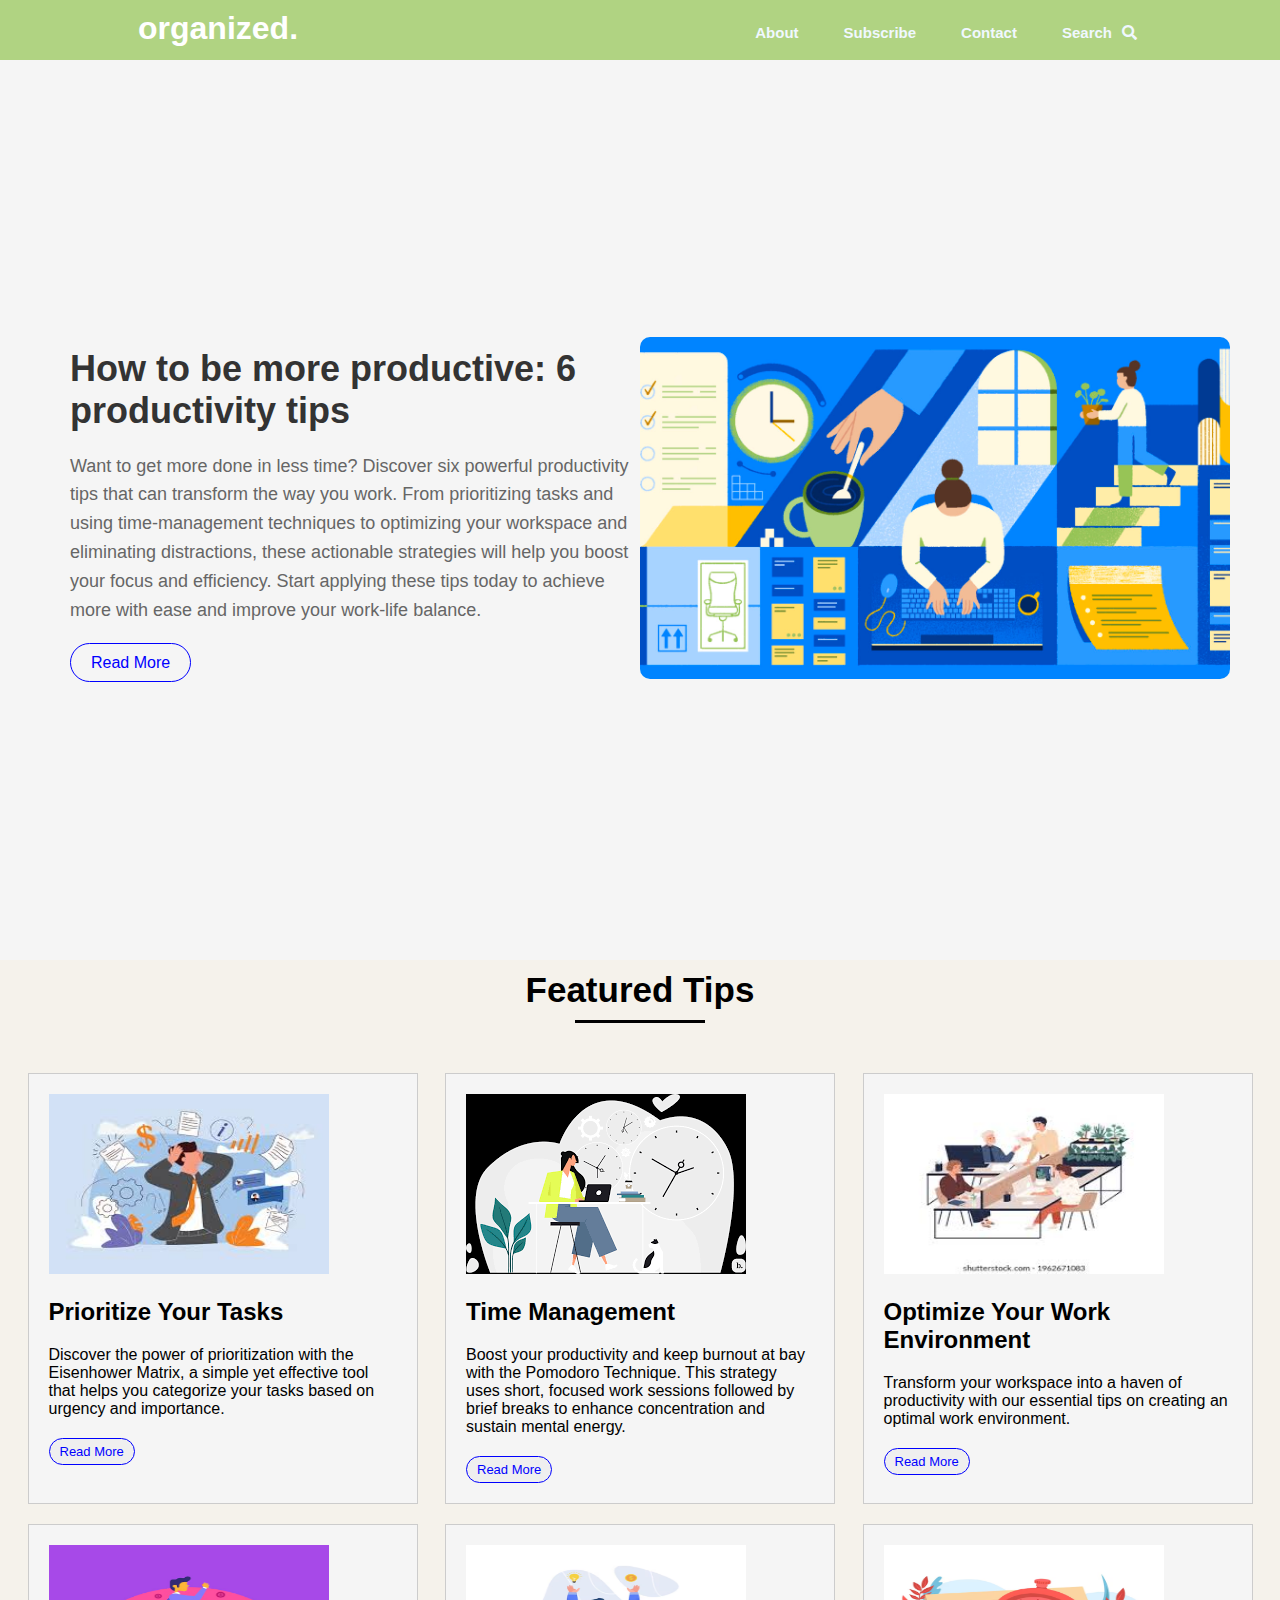
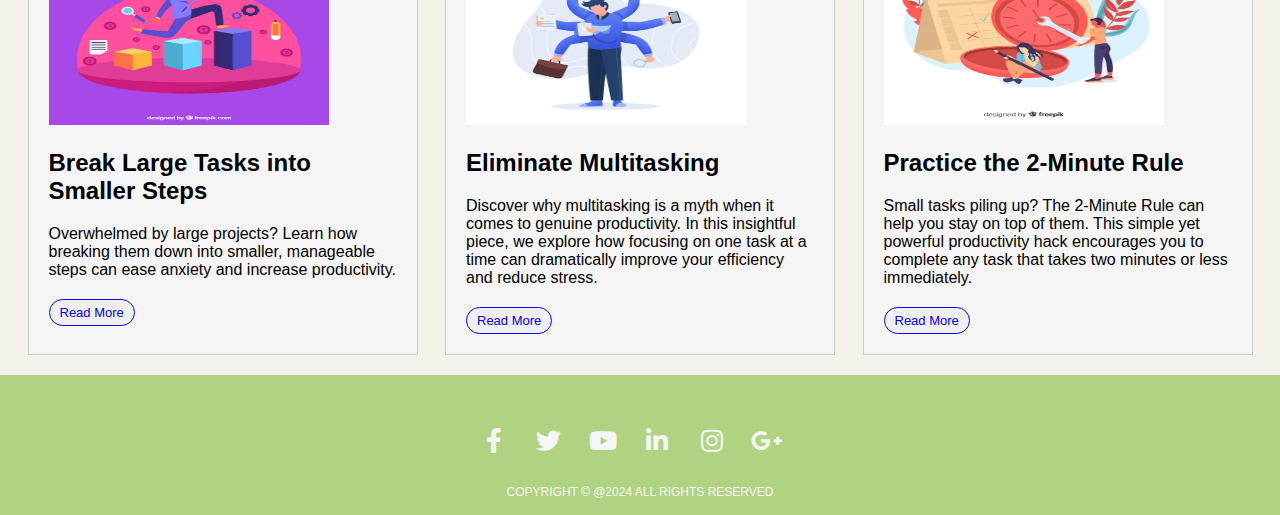
==== commit 29c12f72: "change styling" ====
--- a/index.html
+++ b/index.html
@@ -5,7 +5,8 @@
     <meta name="viewport" content="width=device-width, initial-scale=1.0" />
     <title>Productivity-Blog-Website</title>
     <link
-      rel="stylesheet" href="path/to/font-awesome/css/font-awesome.min.css"
+      rel="stylesheet"
+      href="path/to/font-awesome/css/font-awesome.min.css"
     />
     <link rel="stylesheet" href="css/style.css" />
     <link rel="stylesheet" href="css/all.css" />
@@ -14,7 +15,7 @@
     <header>
       <div class="container">
         <div class="logo">
-          <h1>organized</h1>
+          <a href="#"><h1>organized.</h1></a>
         </div>
         <!-- logo -->
         <nav class="header-nav">
@@ -23,7 +24,7 @@
             <li><a href="#">Subscribe</a></li>
             <li><a href="#">Contact</a></li>
             <li>
-              <a href="#">Search<i class="fas fa-search"></i></a>
+              <a href="#">Search<i class="fas fa-search icon"></i></a>
             </li>
           </ul>
         </nav>
@@ -32,12 +33,16 @@
     </header>
     <section class="home-page">
       <div class="hero-text">
-        <h1>How to get organized: 6 tips that actually work</h1>
+        <h1>How to be more productive: 6 productivity tips</h1>
         <p>
-          Good organization helps you gain control of your time so you can plan
-          and complete the tasks needed to achieve your goals.
+          Want to get more done in less time? Discover six powerful productivity
+          tips that can transform the way you work. From prioritizing tasks and
+          using time-management techniques to optimizing your workspace and
+          eliminating distractions, these actionable strategies will help you
+          boost your focus and efficiency. Start applying these tips today to
+          achieve more with ease and improve your work-life balance.
         </p>
-        <a href="#" class="hero-button">Read More</a>
+        <a href="blog-post.html" class="hero-button">Read More</a>
       </div>
       <div class="hero-image">
         <img
@@ -48,94 +53,132 @@
         />
       </div>
     </section>
-    <!-- home-page -->
-
     <section class="posts-section">
       <div class="sec-header">
         <h2 class="sec-title">Featured Tips</h2>
         <div class="secline"></div>
-    </div> <!--sec-header--> 
+      </div>
       <div class="blog-card-container">
         <div class="blog-card">
-          <img src="assets/prodcutivity-section.png" alt="Blog Post Image" />
+          <img src="assets/Untitled.jpg" alt="Blog Post Image" />
           <div class="card-content">
-            <h2>Focus on what’s important</h2>
+            <h2>Prioritize Your Tasks</h2>
             <p>
-              A short excerpt or summary of the blog  post goes here. This gives
-              the reader an idea of the content before they click to read more.
+              Discover the power of prioritization with the Eisenhower Matrix, a
+              simple yet effective tool that helps you categorize your tasks
+              based on urgency and importance.
             </p>
-            <a href="blog-post.html"><button type="submit" class="read-more-btn"></button>Read More</a> 
+            <a href="blog-post.html"
+              ><button type="submit" class="hero-button">Read More</button></a
+            >
           </div>
         </div>
         <div class="blog-card">
           <img src="assets/prodcutivity-section.png" alt="Blog Post Image" />
           <div class="card-content">
-            <h2>Blog Post Title</h2>
+            <h2>Time Management</h2>
             <p>
-              A short excerpt or summary of the blog post goes here. This gives
-              the reader an idea of the content before they click to read more.
+              Boost your productivity and keep burnout at bay with the Pomodoro
+              Technique. This strategy uses short, focused work sessions
+              followed by brief breaks to enhance concentration and sustain
+              mental energy.
             </p>
-            <button class="read-more-btn">Read More</button>
+            <a href="blog-post.html"
+              ><button type="submit" class="hero-button">Read More</button></a
+            >
           </div>
         </div>
         <div class="blog-card">
-          <img src="assets/prodcutivity-section.png" alt="Blog Post Image" />
+          <img
+            src="assets/Optimize Your Work Environment.jpg"
+            alt="Blog Post Image"
+          />
           <div class="card-content">
-            <h2>Blog Post Title</h2>
+            <h2>Optimize Your Work Environment</h2>
             <p>
-              A short excerpt or summary of the blog post goes here. This gives
-              the reader an idea of the content before they click to read more.
+              Transform your workspace into a haven of productivity with our
+              essential tips on creating an optimal work environment.
             </p>
-            <button class="read-more-btn">Read More</button>
+            <a href="blog-post.html"
+              ><button type="submit" class="hero-button">Read More</button></a
+            >
           </div>
         </div>
         <div class="blog-card">
-          <img src="assets/prodcutivity-section.png" alt="Blog Post Image" />
+          <img
+            src="assets/Break Large Tasks into Smaller Steps.avif"
+            alt="Blog Post Image"
+          />
           <div class="card-content">
-            <h2>Blog Post Title</h2>
+            <h2>Break Large Tasks into Smaller Steps</h2>
             <p>
-              A short excerpt or summary of the blog post goes here. This gives
-              the reader an idea of the content before they click to read more.
+              Overwhelmed by large projects? Learn how breaking them down into
+              smaller, manageable steps can ease anxiety and increase
+              productivity.
             </p>
-            <button class="read-more-btn">Read More</button>
+            <a href="blog-post.html"
+              ><button type="submit" class="hero-button">Read More</button></a
+            >
           </div>
         </div>
         <div class="blog-card">
-          <img src="assets/prodcutivity-section.png" alt="Blog Post Image" />
+          <img src="assets/Eliminate Multitasking.avif" alt="Blog Post Image" />
           <div class="card-content">
-            <h2>Blog Post Title</h2>
+            <h2>Eliminate Multitasking</h2>
             <p>
-              A short excerpt or summary of the blog post goes here. This gives
-              the reader an idea of the content before they click to read more.
+              Discover why multitasking is a myth when it comes to genuine
+              productivity. In this insightful piece, we explore how focusing on
+              one task at a time can dramatically improve your efficiency and
+              reduce stress.
             </p>
-            <button class="read-more-btn">Read More</button>
+            <a href="blog-post.html"
+              ><button type="submit" class="hero-button">Read More</button></a
+            >
           </div>
         </div>
         <div class="blog-card">
-          <img src="assets/prodcutivity-section.png" alt="Blog Post Image" />
+          <img
+            src="assets/Practice the 2-Minute Rule.avif"
+            alt="Blog Post Image"
+          />
           <div class="card-content">
-            <h2>Blog Post Title</h2>
+            <h2>Practice the 2-Minute Rule</h2>
             <p>
-              A short excerpt or summary of the blog post goes here. This gives
-              the reader an idea of the content before they click to read more.
+              Small tasks piling up? The 2-Minute Rule can help you stay on top
+              of them. This simple yet powerful productivity hack encourages you
+              to complete any task that takes two minutes or less immediately.
             </p>
-            <button class="read-more-btn">Read More</button>
+            <a href="blog-post.html"
+              ><button type="submit" class="hero-button">Read More</button></a
+            >
           </div>
         </div>
       </div>
     </section>
-    <!-- posts-section -->
-
     <footer>
       <ul class="foot-ul">
-          <li><a href="#" t><i class="fab fa-facebook-f"></i></a></li>
-          <li><a href="#"><i class="fab fa-twitter"></i></a></li>
-          <li><a href="#"><i class="fab fa-youtube"></i></a></li>
-          <li><a href="#"><i class="fab fa-linkedin-in"></i></a></li>
-          <li><a href="#"><i class="fab fa-instagram"></i></a></li>
-          <li><a href="#"><i class="fab fa-google-plus-g"></i></a></li>
-      </ul><!-- foo-ul -->
+        <li>
+          <a href="#" t><i class="fab fa-facebook-f"></i></a>
+        </li>
+        <li>
+          <a href="#"><i class="fab fa-twitter"></i></a>
+        </li>
+        <li>
+          <a href="#"><i class="fab fa-youtube"></i></a>
+        </li>
+        <li>
+          <a href="#"><i class="fab fa-linkedin-in"></i></a>
+        </li>
+        <li>
+          <a href="#"><i class="fab fa-instagram"></i></a>
+        </li>
+        <li>
+          <a href="#"><i class="fab fa-google-plus-g"></i></a>
+        </li>
+      </ul>
+      <!-- foo-ul -->
       <p>COPYRIGHT &copy; @2024 ALL RIGHTS RESERVED</p>
-   </footer><!-- footer -->
+    </footer>
+    <!-- footer -->
   </body>
 </html>
--- a/css/style.css
+++ b/css/style.css
@@ -1,171 +1,160 @@
-/* *{
-    margin: 0;
-    padding: 0;
-    box-sizing: border-box;
-}
-body{
-    background-color: #f5f2eb;
-    font-family: 'Helvetica', serif;
-}
-header{
-    background-color: #8f8b8b;
-    color: #fff;
- 
-}
-.container{
-    margin: auto;
-    display: flex;
-    justify-content:space-around;
-    align-items: center;
-}
-
-.header-nav ul li{
-    list-style: none;
-}
-
-.header-nav ul li a{
-    text-decoration: none;
-    color: aliceblue;
-    position: relative;
-    display: block;
-    font-weight: bold;
-    margin-left:auto; 
-} */
 * {
-    margin: 0;
-    padding: 0;
-    box-sizing: border-box;
+  margin: 0;
+  padding: 0;
+  box-sizing: border-box;
 }
 
 body {
-    background-color: #f5f2eb;
-    font-family: 'Helvetica', serif;
+  background-color: #f5f2eb;
+  font-family: "Helvetica", serif;
 }
 
 header {
-    background-color: #B0D382;
-    color: #fff;
-    height: 60px;
-}
-
+  background-color: #b0d382;
+  color: #fff;
+  height: 60px;
+}
+.logo h1{
+  padding: 10px;
+  text-decoration: none;
+}
+.logo a {
+  color: #fff;
+  text-decoration: none;
+}
+.icon{
+  margin-left: 10px;
+}
 .container {
-    width: 80%;
-    margin: auto;
-    display: flex;
-    justify-content: space-between; /* Push logo to left, nav to right */
-    align-items: center;
+  width: 80%;
+  margin: auto;
+  display: flex;
+  justify-content: space-between;
+  align-items: center;
 }
 
 .header-nav ul {
-    display: flex; /* Make the list items display in a row */
-    margin-top: 7px;
+  display: flex; 
+  margin-top: 7px;
 }
 
 .header-nav ul li {
-    list-style: none;
-    margin-left: 15px; /* Add space between each link */
+  list-style: none;
+  margin-left: 15px; 
 }
 
 .header-nav ul li a {
-    text-decoration: none;
-    color: aliceblue;
-    font-weight: bold;
-    font-size: 15px;
-    padding: 10px 15px; /* Add padding around links */
-    display: block;
-    transition: color 0.3s ease; /* Smooth hover transition */
+  text-decoration: none;
+  color: aliceblue;
+  font-weight: bold;
+  font-size: 15px;
+  padding: 10px 15px; 
+  display: block;
+  transition: color 0.3s ease;
 }
 
 .header-nav ul li a:hover {
-    color: #ff6347; /* Change color on hover */
+  color: #2271c5; 
 }
 .blog-card-container {
-    display: flex;
-    flex-wrap: wrap;
-    justify-content: space-evenly; /* Adjusts space between cards */
-  }
-  
-  .blog-card {
-    flex: 0 0 390px; /* Each blog card will take 30% of the container width */
-    margin-bottom: 20px;
-    padding: 20px;
-    background-color: #f5f5f5;
-    text-align: center;
-    border: 1px solid #ccc;
-    box-sizing: border-box;
-
-  }
-
-/* Home page section */
-.sec-header{
-    margin-bottom: 50px;
+  display: flex;
+  flex-wrap: wrap;
+  justify-content: space-evenly; 
+}
+
+.blog-card {
+  flex: 0 0 390px; 
+  margin-bottom: 20px;
+  padding: 20px;
+  background-color: #f5f5f5;
+  /* text-align: center; */
+  border: 1px solid #ccc;
+  box-sizing: border-box;
+}
+.blog-card img{
+  width: 280px;
+  height: 180px;
+}
+
+.card-content a button {
+  font-size: 13px;
+  padding: 5px 10px;
+}
+
+.card-content p, .card-content h2{
+  margin: 20px 0;
+}
+
+.sec-header {
+  margin-bottom: 50px;
 }
 .sec-title {
-    font-size: 35px;
+  font-size: 35px;
   text-transform: capitalize;
-  text-align:center;
+  text-align: center;
   padding: 10px;
 }
 .secline {
-    width: 130px;
-    height: 3px;
-    background-color: rgb(0, 0, 0);
-    margin: auto;
+  width: 130px;
+  height: 3px;
+  background-color: rgb(0, 0, 0);
+  margin: auto;
 }
 
 .home-page {
-    height:100vh;
+  height: 100vh;
   display: flex;
-  align-items: center; /* Vertically centers the content */
-  justify-content: space-evenly; /* Places the image and text apart */
-  padding: 50px; /* Adds padding around the section */
-  background-color: #f5f5f5; /* Light background for contrast */
+  align-items: center; 
+  justify-content: space-evenly; 
+  padding: 50px; 
+  background-color: #f5f5f5; 
   position: relative;
 }
 
 .hero-image img {
-  max-width: 100%; /* Ensures the image does not overflow */
-  height: 100%; /* Keeps the image's aspect ratio */
-  border-radius: 10px; /* Optional: Adds rounded corners */
+  max-width: 100%; 
+  height: 100%; 
+  border-radius: 10px;
 }
 
 .hero-text {
-  max-width: 50%; /* Limits the width of the text section */
-  padding-left: 20px; /* Adds spacing between the image and text */
+  max-width: 50%; 
+  padding-left: 20px;
 }
 
 .hero-text h1 {
-  font-size: 36px; /* Increases the size of the heading */
-  color: #333; /* Darker color for better readability */
-  margin-bottom: 20px; /* Adds space below the heading */
+  font-size: 36px; 
+  color: #333; 
+  margin-bottom: 20px; 
 }
 
 .hero-text p {
   font-size: 18px;
   line-height: 1.6;
-  color: #666; /* Lighter text color */
-  margin-bottom: 30px; /* Adds space below the paragraph */
+  color: #666; 
+  margin-bottom: 30px; /
 }
 
 .hero-button {
-  display: inline-block;
   padding: 10px 20px;
-  background-color: #007BFF; /* Button background */
-  color: white; /* Button text color */
-  text-decoration: none; /* Removes the underline */
-  border-radius: 5px; /* Rounded corners for the button */
+  color: blue;
   font-size: 16px;
+  border-radius: 30px;
+  border: 1px solid blue;
+  cursor: pointer;
+  text-decoration: none;
+  /* transition: background-color 0.3s; */
 }
 
 .hero-button:hover {
-  background-color: #0056b3; /* Darkens the button on hover */
-}
-
-/* Responsive Design */
+  background-color: #2271c5;
+  color: white;
+}
+
 @media (max-width: 768px) {
   .home-page {
-    flex-direction: column-reverse; /* Stacks the image and text on small screens */
-    text-align: center; /* Centers the text */
+    flex-direction: column-reverse; 
+    text-align: center; 
   }
 
   .hero-text {
@@ -174,41 +163,40 @@
   }
 
   .hero-image {
-    margin-bottom: 20px; /* Adds space below the image */
+    margin-bottom: 20px;
   }
 }
-footer{
-    height:140px;
-    text-align: center;
-    padding: 40px;
-    background-color: #B0D382;
+footer {
+  height: 140px;
+  text-align: center;
+  padding: 40px;
+  background-color: #b0d382;
 }
 .foot-ul {
-    list-style: none;
-    padding-right: 20px;
-}
-.foot-ul li{
-    display: inline-block;
-    width:50px;
-    height: 50px;
-    border-radius: 50%;
+  list-style: none;
+  padding-right: 20px;
+}
+.foot-ul li {
+  display: inline-block;
+  width: 50px;
+  height: 50px;
+  border-radius: 50%;
 }
 .foot-ul li a {
-    display: block;
-    line-height: 50px;
-    padding-top: 5px;
-    /* margin: 0 30px; */
-}
-.foot-ul li a i{
-    color: black;
-    font-size: 25px;
-    
-}
-.foot-ul li:hover{
-    background-color: brown;
-}
-footer p{
-    padding-top: 20px;
-    font-size: 12px;
-    color: rgb(175, 84, 84);
-}+  display: block;
+  line-height: 50px;
+  padding-top: 5px;
+  /* margin: 0 30px; */
+}
+.foot-ul li a i {
+  color: whitesmoke;
+  font-size: 25px;
+}
+.foot-ul li:hover {
+  background-color: #2271c5;
+}
+footer p {
+  padding-top: 20px;
+  font-size: 12px;
+  color: whitesmoke;
+}
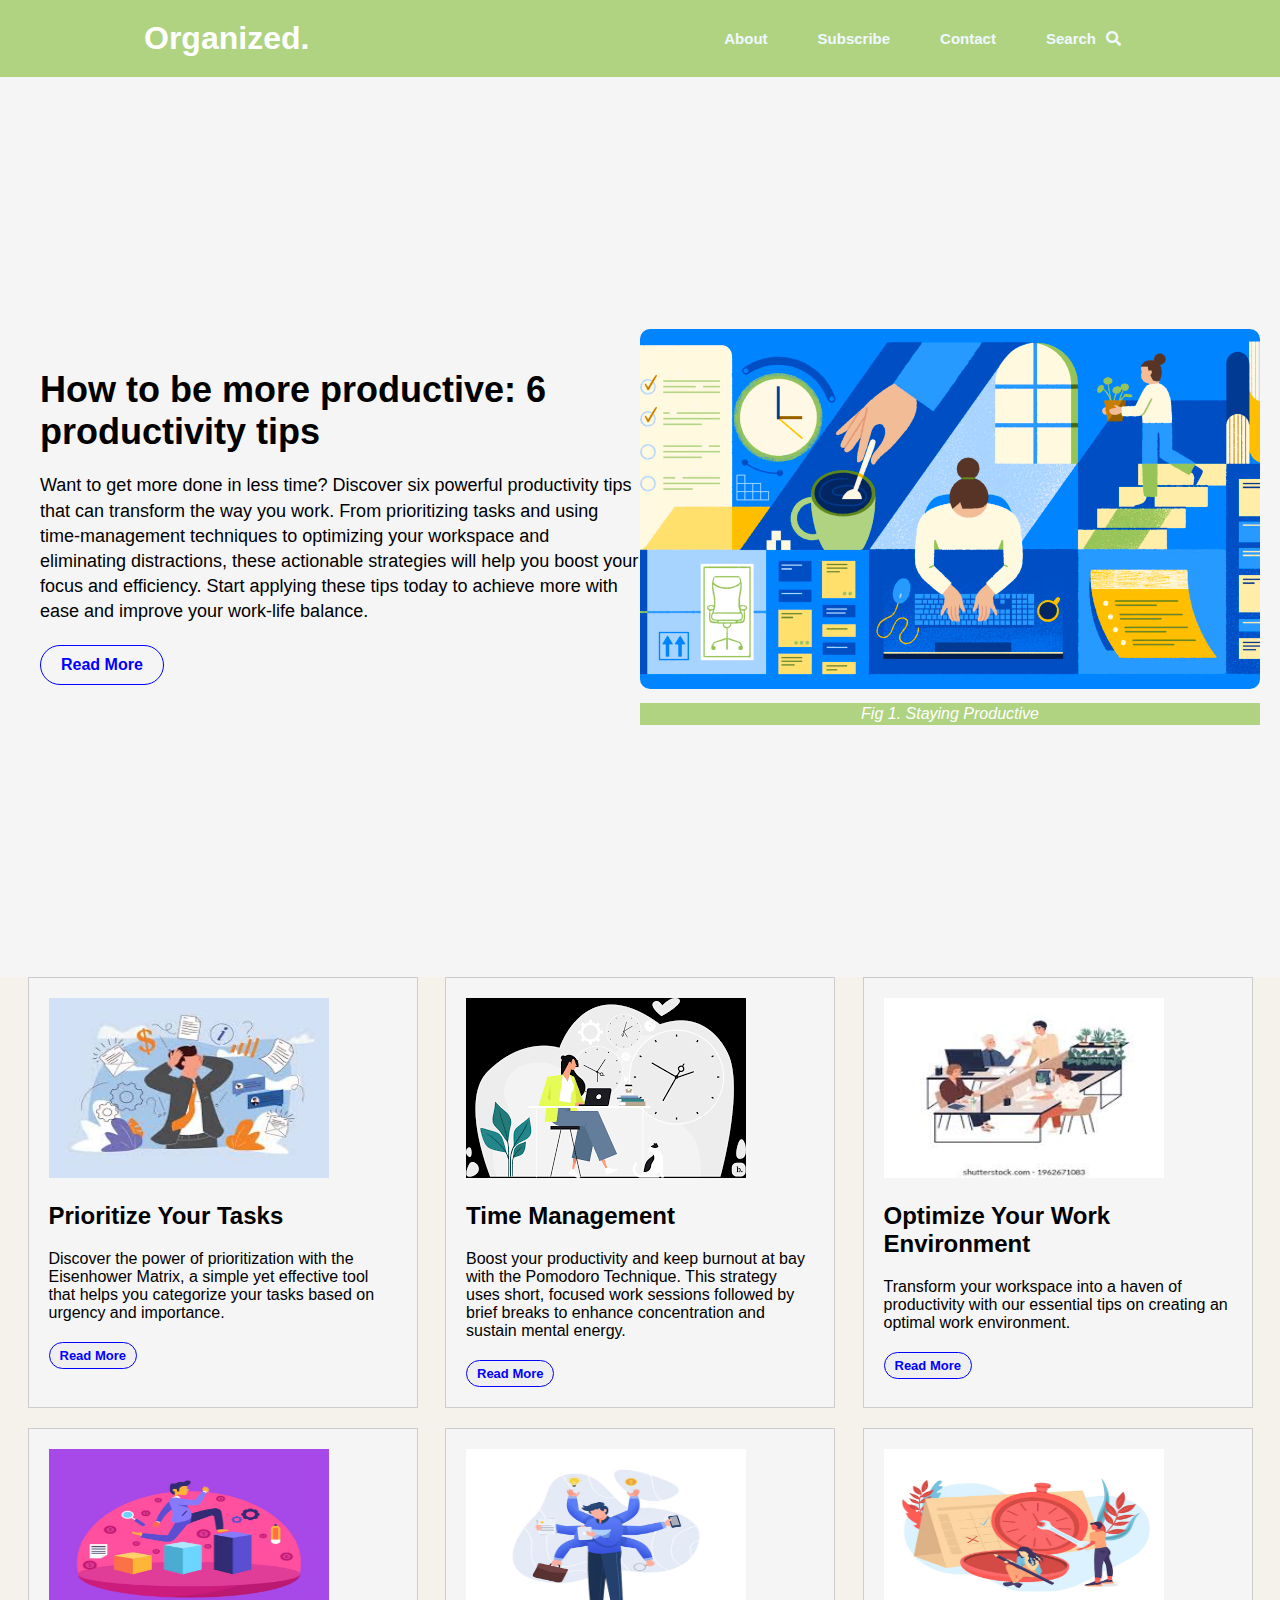
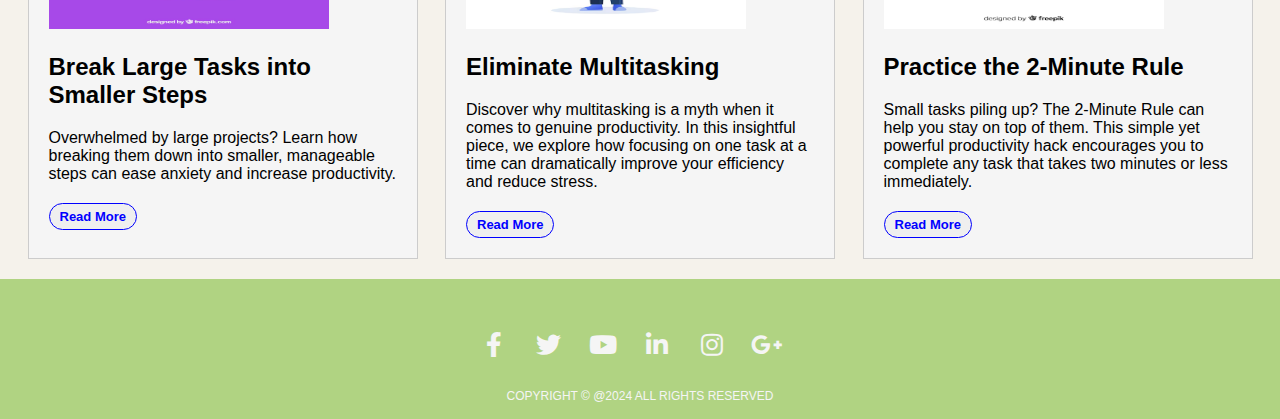
==== commit 08f51d93: "5 specifications require changes" ====
--- a/index.html
+++ b/index.html
@@ -8,14 +8,15 @@
       rel="stylesheet"
       href="path/to/font-awesome/css/font-awesome.min.css"
     />
-    <link rel="stylesheet" href="css/style.css" />
-    <link rel="stylesheet" href="css/all.css" />
+    <link rel="stylesheet" href="css/style.css"/>
+    <link rel="stylesheet" href="css/all.css"/>
+    <link rel="stylesheet" href="css/home-section.css"/>
   </head>
   <body>
     <header>
       <div class="container">
         <div class="logo">
-          <a href="#"><h1>organized.</h1></a>
+          <a href="#"><h1>Organized.</h1></a>
         </div>
         <!-- logo -->
         <nav class="header-nav">
@@ -51,13 +52,11 @@
           width="700px"
           height="700px"
         />
+        <figcaption>Fig 1. Staying Productive</figcaption>
       </div>
     </section>
     <section class="posts-section">
-      <div class="sec-header">
-        <h2 class="sec-title">Featured Tips</h2>
-        <div class="secline"></div>
-      </div>
+
       <div class="blog-card-container">
         <div class="blog-card">
           <img src="assets/Untitled.jpg" alt="Blog Post Image" />
--- a/css/style.css
+++ b/css/style.css
@@ -12,12 +12,9 @@
 header {
   background-color: #b0d382;
   color: #fff;
-  height: 60px;
+  padding: 20px;
 }
-.logo h1{
-  padding: 10px;
-  text-decoration: none;
-}
+
 .logo a {
   color: #fff;
   text-decoration: none;
@@ -34,13 +31,12 @@
 }
 
 .header-nav ul {
-  display: flex; 
-  margin-top: 7px;
+  display: flex;
 }
 
 .header-nav ul li {
   list-style: none;
-  margin-left: 15px; 
+  margin-left: 20px; 
 }
 
 .header-nav ul li a {
@@ -49,7 +45,7 @@
   font-weight: bold;
   font-size: 15px;
   padding: 10px 15px; 
-  display: block;
+  /* display: block; */
   transition: color 0.3s ease;
 }
 
@@ -83,88 +79,6 @@
 
 .card-content p, .card-content h2{
   margin: 20px 0;
-}
-
-.sec-header {
-  margin-bottom: 50px;
-}
-.sec-title {
-  font-size: 35px;
-  text-transform: capitalize;
-  text-align: center;
-  padding: 10px;
-}
-.secline {
-  width: 130px;
-  height: 3px;
-  background-color: rgb(0, 0, 0);
-  margin: auto;
-}
-
-.home-page {
-  height: 100vh;
-  display: flex;
-  align-items: center; 
-  justify-content: space-evenly; 
-  padding: 50px; 
-  background-color: #f5f5f5; 
-  position: relative;
-}
-
-.hero-image img {
-  max-width: 100%; 
-  height: 100%; 
-  border-radius: 10px;
-}
-
-.hero-text {
-  max-width: 50%; 
-  padding-left: 20px;
-}
-
-.hero-text h1 {
-  font-size: 36px; 
-  color: #333; 
-  margin-bottom: 20px; 
-}
-
-.hero-text p {
-  font-size: 18px;
-  line-height: 1.6;
-  color: #666; 
-  margin-bottom: 30px; /
-}
-
-.hero-button {
-  padding: 10px 20px;
-  color: blue;
-  font-size: 16px;
-  border-radius: 30px;
-  border: 1px solid blue;
-  cursor: pointer;
-  text-decoration: none;
-  /* transition: background-color 0.3s; */
-}
-
-.hero-button:hover {
-  background-color: #2271c5;
-  color: white;
-}
-
-@media (max-width: 768px) {
-  .home-page {
-    flex-direction: column-reverse; 
-    text-align: center; 
-  }
-
-  .hero-text {
-    max-width: 100%;
-    padding-left: 0;
-  }
-
-  .hero-image {
-    margin-bottom: 20px;
-  }
 }
 footer {
   height: 140px;
@@ -200,3 +114,6 @@
   font-size: 12px;
   color: whitesmoke;
 }
+
+
+
--- a/css/home-section.css
+++ b/css/home-section.css
@@ -0,0 +1,94 @@
+.home-page {
+    height: 100vh;
+    display: grid;
+    grid-template-columns: 1fr 1fr;
+  align-items: center;
+  padding: 20px;
+    background-color: #f5f5f5; 
+  }
+  
+  .hero-image img {
+    max-width: 100%; 
+    height: 100%; 
+    border-radius: 10px;
+  }
+  
+  .hero-text {
+    padding-left: 20px;
+  }
+  
+  .hero-text h1 {
+    font-size: 36px; 
+    margin-bottom: 20px;
+  }
+  
+  .hero-text p {
+    font-size: 18px;
+    line-height: 1.4;
+    margin-bottom: 20px;
+  }
+  .hero-image figcaption{
+    background-color: #b0d382;
+    color: white;
+    margin-top: 10px;
+    padding: 2px;
+    text-align: center;
+    font-style: italic;
+
+  }
+  
+  .hero-button {
+    display: inline-block;
+    padding: 10px 20px;
+    color: blue;
+    font-size: 16px;
+    border-radius: 30px;
+    border: 1px solid blue;
+    cursor: pointer;
+    text-decoration: none;
+    font-weight: bold;
+    /* transition: background-color 0.3s; */
+  }
+  
+  .hero-button:hover {
+    background-color: #2271c5;
+    color: white;
+  }
+
+  @media (max-width: 768px) {
+    .home-page {
+      grid-template-columns: 1fr;
+    }
+    .hero-text {
+      padding: 0;
+    }
+  
+    .header-nav ul {
+      flex-direction: column;
+      text-align: center;
+    }
+  }
+  
+  @media (max-width: 480px) {
+    .hero-text h1 {
+      font-size: 24px;
+    }
+  
+    .hero-text p {
+      font-size: 16px;
+    }
+  
+    .card-content h2 {
+      font-size: 18px;
+    }
+  
+    .card-content p {
+      font-size: 14px;
+    }
+  }
+
+  @media (min-width: 1500px) {
+    .hero-image figcaption{
+        width: 700px;
+    }
+  }